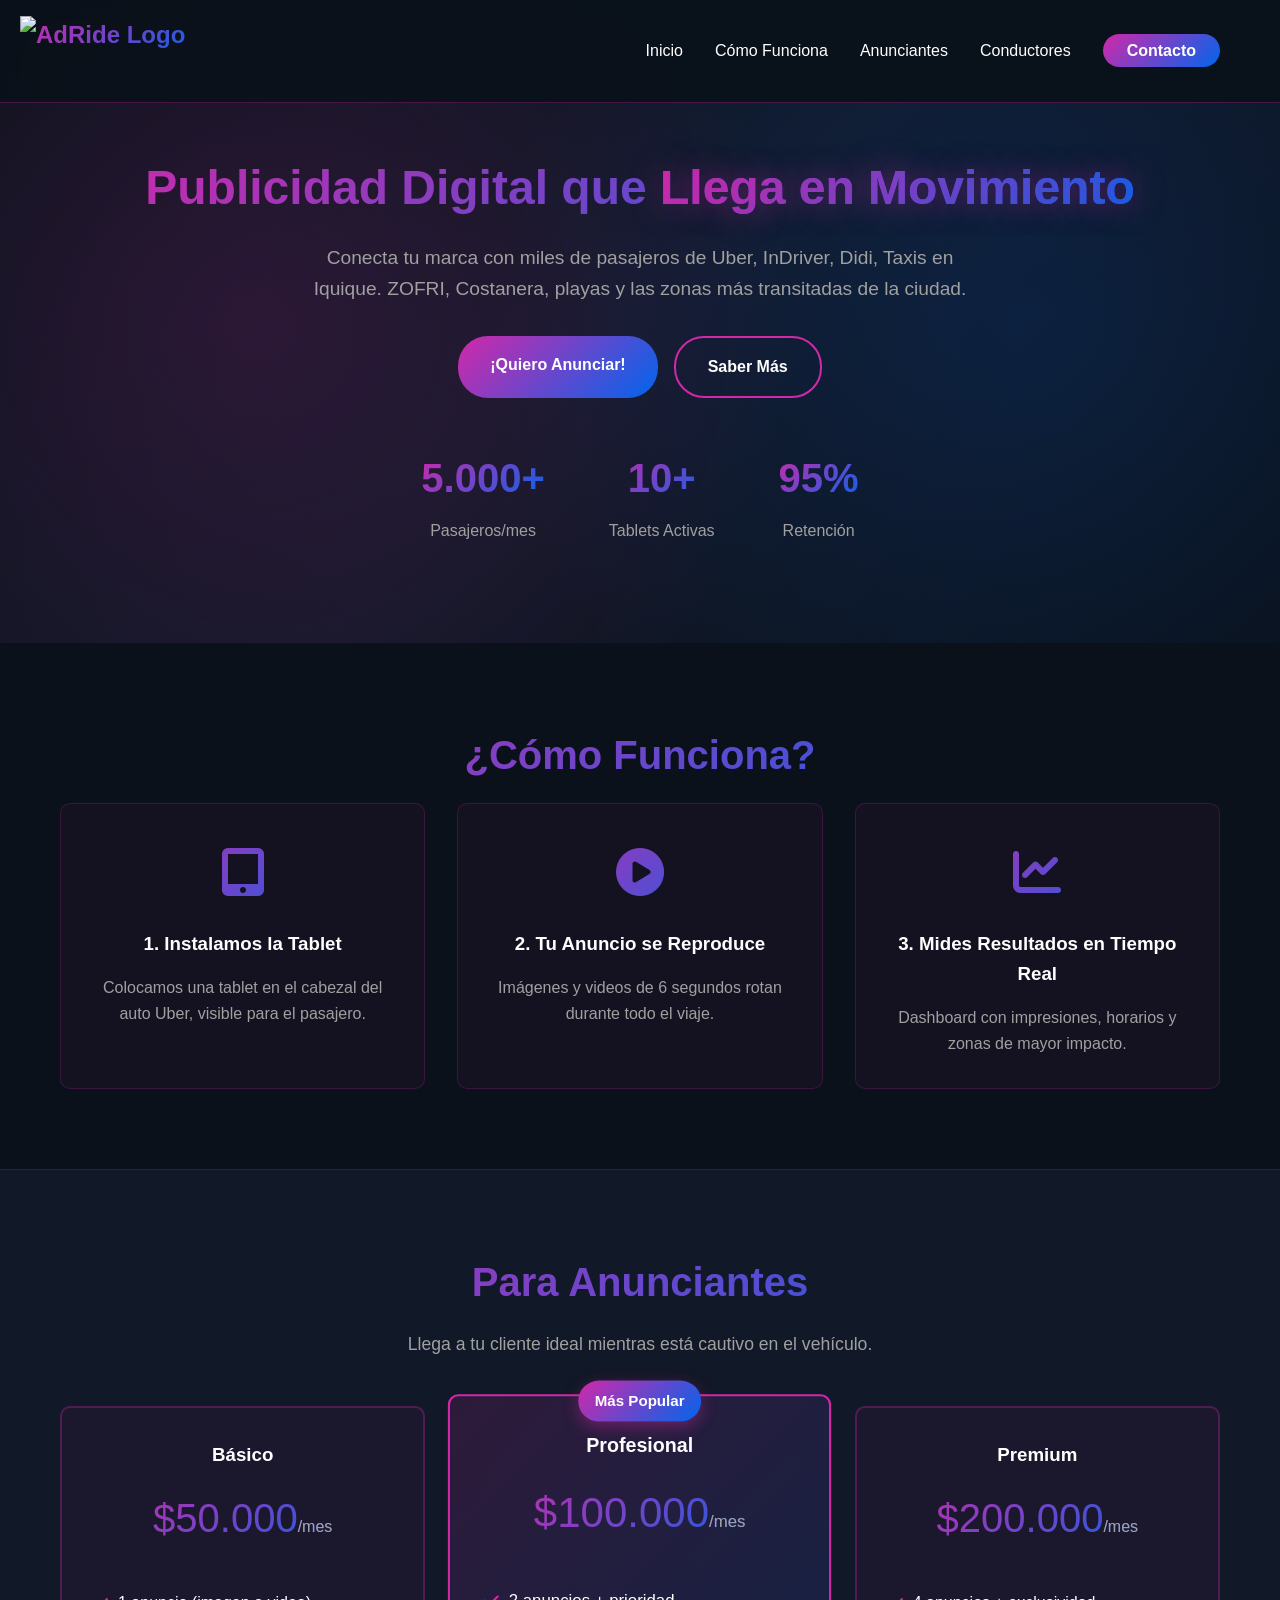
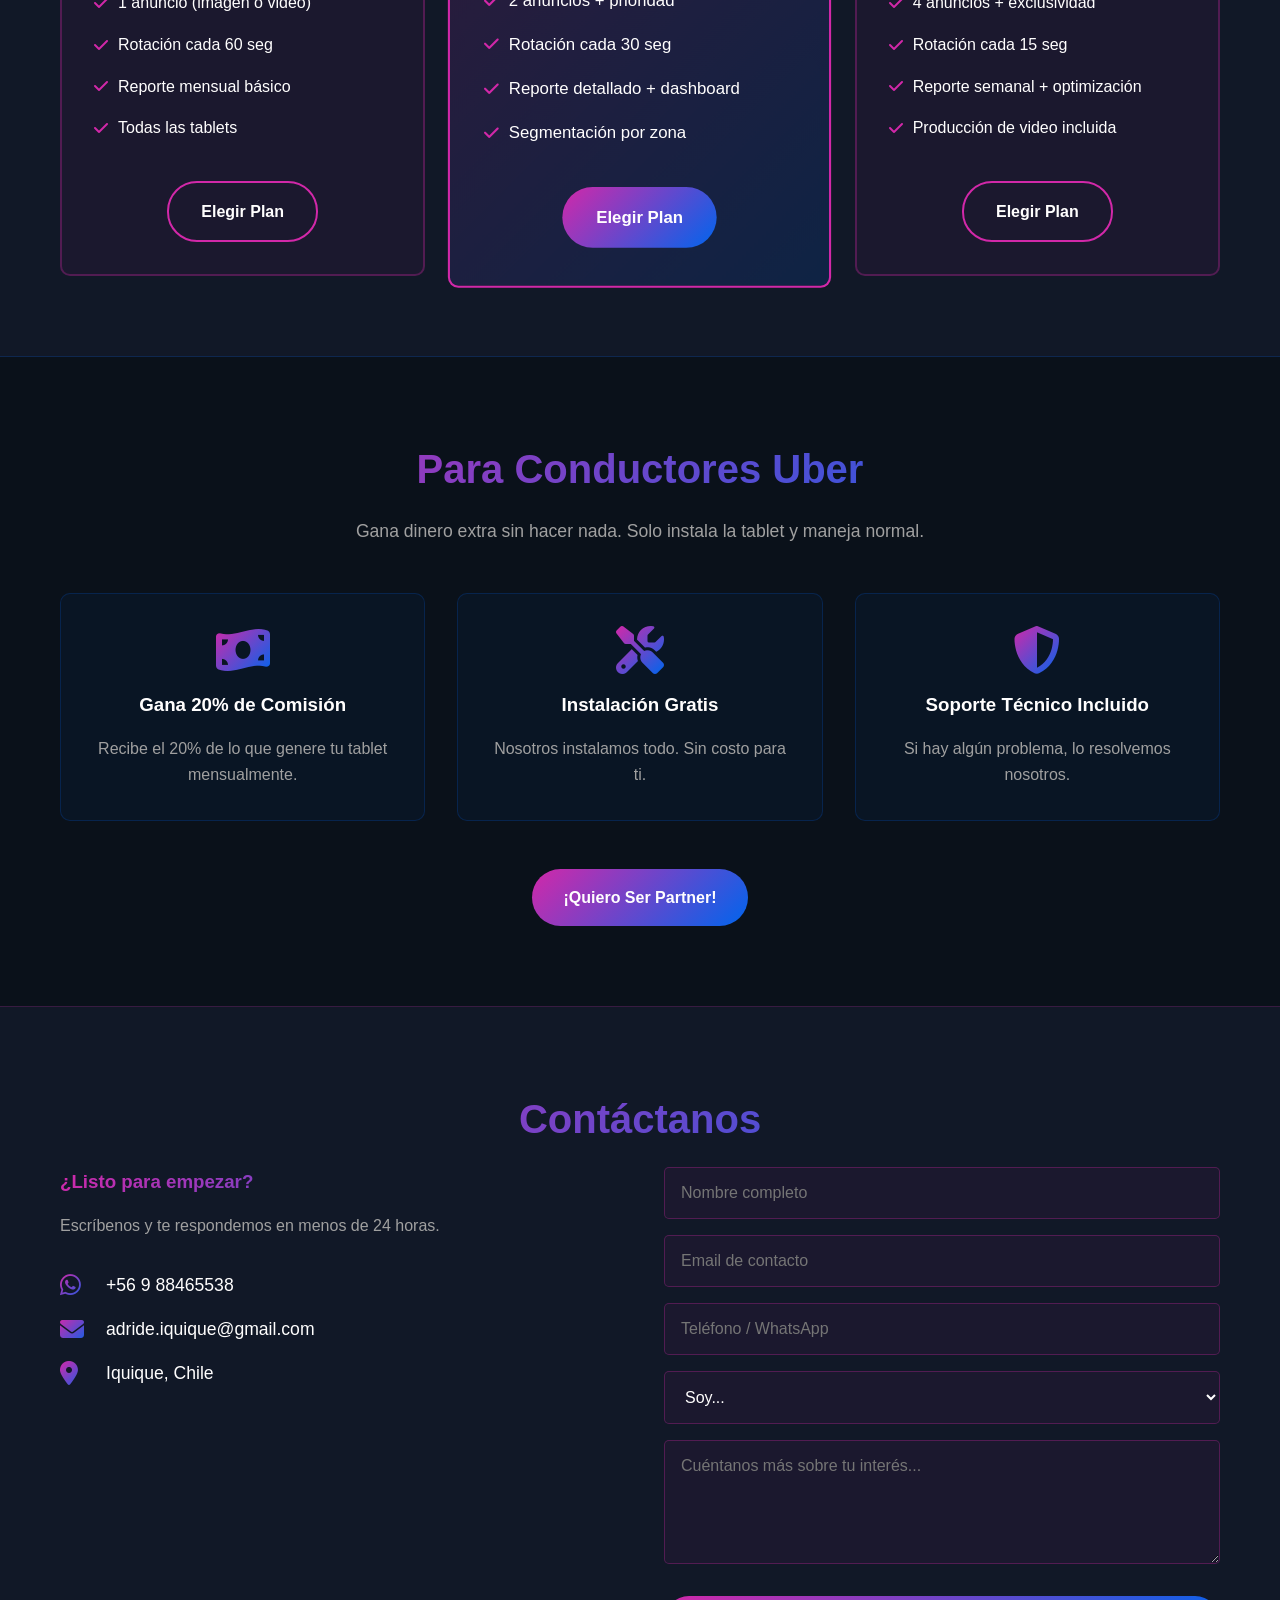
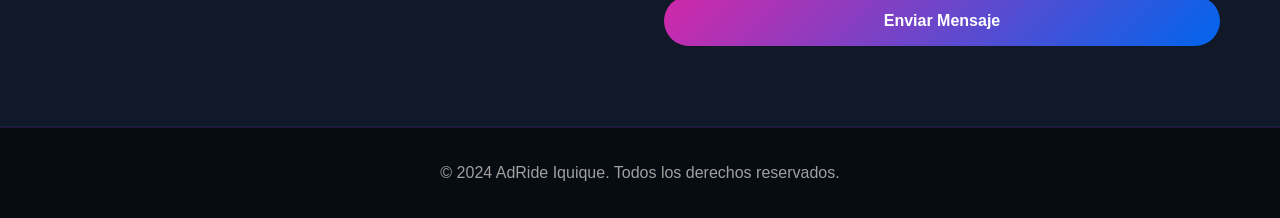
==== index.html @ 4950a6c8 "Update logo image source in index.html" ====
<!DOCTYPE html>
<html lang="es">
<head>
    <meta charset="UTF-8">
    <meta name="viewport" content="width=device-width, initial-scale=1.0">
    <title>AdRide - Publicidad Digital en Movimiento | Iquique</title>
    <meta name="description" content="Publicidad digital en tablets Uber que llega a miles de pasajeros en Iquique.">
    <link rel="stylesheet" href="styles.css">
    <!-- Font Awesome para íconos -->
    <link rel="stylesheet" href="https://cdnjs.cloudflare.com/ajax/libs/font-awesome/6.4.0/css/all.min.css">
</head>
<body>
    <!-- Navegación -->
    <nav class="navbar">
        <div class="container">
            <div class="logo">
                <!-- Si tienes logo, descomenta esto: -->
                <img src="/adride-server/logoadridetres.svg" alt="AdRide Logo" height="70"> 
                <!--<i class="fas fa-car-side"></i>-->
                <!--<span>AdRide</span>-->
            </div>
            <ul class="nav-links">
                <li><a href="#inicio">Inicio</a></li>
                <li><a href="#como-funciona">Cómo Funciona</a></li>
                <li><a href="#anunciantes">Anunciantes</a></li>
                <li><a href="#conductores">Conductores</a></li>
                <li><a href="#contacto" class="btn-nav">Contacto</a></li>
            </ul>
        </div>
    </nav>

    <!-- Hero Section -->
    <section id="inicio" class="hero">
        <div class="container">
            <h1>Publicidad Digital que <span class="highlight">Llega en Movimiento</span></h1>
            <p class="hero-subtitle">Conecta tu marca con miles de pasajeros de Uber, InDriver, Didi, Taxis en Iquique. ZOFRI, Costanera, playas y las zonas más transitadas de la ciudad.</p>
            <div class="hero-cta">
                <a href="#contacto" class="btn btn-primary">¡Quiero Anunciar!</a>
                <a href="#como-funciona" class="btn btn-secondary">Saber Más</a>
            </div>
            <div class="hero-stats">
                <div class="stat">
                    <h3>5.000+</h3>
                    <p>Pasajeros/mes</p>
                </div>
                <div class="stat">
                    <h3>10+</h3>
                    <p>Tablets Activas</p>
                </div>
                <div class="stat">
                    <h3>95%</h3>
                    <p>Retención</p>
                </div>
            </div>
        </div>
    </section>

    <!-- Cómo Funciona -->
    <section id="como-funciona" class="section">
        <div class="container">
            <h2 class="section-title">¿Cómo Funciona?</h2>
            <div class="steps-grid">
                <div class="step">
                    <div class="step-icon"><i class="fas fa-tablet-alt"></i></div>
                    <h3>1. Instalamos la Tablet</h3>
                    <p>Colocamos una tablet en el cabezal del auto Uber, visible para el pasajero.</p>
                </div>
                <div class="step">
                    <div class="step-icon"><i class="fas fa-play-circle"></i></div>
                    <h3>2. Tu Anuncio se Reproduce</h3>
                    <p>Imágenes y videos de 6 segundos rotan durante todo el viaje.</p>
                </div>
                <div class="step">
                    <div class="step-icon"><i class="fas fa-chart-line"></i></div>
                    <h3>3. Mides Resultados en Tiempo Real</h3>
                    <p>Dashboard con impresiones, horarios y zonas de mayor impacto.</p>
                </div>
            </div>
        </div>
    </section>

    <!-- Para Anunciantes -->
    <section id="anunciantes" class="section section-alt">
        <div class="container">
            <h2 class="section-title">Para Anunciantes</h2>
            <p class="section-subtitle">Llega a tu cliente ideal mientras está cautivo en el vehículo.</p>
            
            <div class="pricing-grid">
                <div class="pricing-card">
                    <h3>Básico</h3>
                    <div class="price">$50.000<span>/mes</span></div>
                    <ul>
                        <li><i class="fas fa-check"></i> 1 anuncio (imagen o video)</li>
                        <li><i class="fas fa-check"></i> Rotación cada 60 seg</li>
                        <li><i class="fas fa-check"></i> Reporte mensual básico</li>
                        <li><i class="fas fa-check"></i> Todas las tablets</li>
                    </ul>
                    <a href="#contacto" class="btn btn-outline">Elegir Plan</a>
                </div>
                
                <div class="pricing-card featured">
                    <div class="badge">Más Popular</div>
                    <h3>Profesional</h3>
                    <div class="price">$100.000<span>/mes</span></div>
                    <ul>
                        <li><i class="fas fa-check"></i> 2 anuncios + prioridad</li>
                        <li><i class="fas fa-check"></i> Rotación cada 30 seg</li>
                        <li><i class="fas fa-check"></i> Reporte detallado + dashboard</li>
                        <li><i class="fas fa-check"></i> Segmentación por zona</li>
                    </ul>
                    <a href="#contacto" class="btn btn-primary">Elegir Plan</a>
                </div>
                
                <div class="pricing-card">
                    <h3>Premium</h3>
                    <div class="price">$200.000<span>/mes</span></div>
                    <ul>
                        <li><i class="fas fa-check"></i> 4 anuncios + exclusividad</li>
                        <li><i class="fas fa-check"></i> Rotación cada 15 seg</li>
                        <li><i class="fas fa-check"></i> Reporte semanal + optimización</li>
                        <li><i class="fas fa-check"></i> Producción de video incluida</li>
                    </ul>
                    <a href="#contacto" class="btn btn-outline">Elegir Plan</a>
                </div>
            </div>
        </div>
    </section>

    <!-- Para Conductores -->
    <section id="conductores" class="section">
        <div class="container">
            <h2 class="section-title">Para Conductores Uber</h2>
            <p class="section-subtitle">Gana dinero extra sin hacer nada. Solo instala la tablet y maneja normal.</p>
            
            <div class="driver-benefits">
                <div class="benefit">
                    <i class="fas fa-money-bill-wave"></i>
                    <h3>Gana 20% de Comisión</h3>
                    <p>Recibe el 20% de lo que genere tu tablet mensualmente.</p>
                </div>
                <div class="benefit">
                    <i class="fas fa-tools"></i>
                    <h3>Instalación Gratis</h3>
                    <p>Nosotros instalamos todo. Sin costo para ti.</p>
                </div>
                <div class="benefit">
                    <i class="fas fa-shield-alt"></i>
                    <h3>Soporte Técnico Incluido</h3>
                    <p>Si hay algún problema, lo resolvemos nosotros.</p>
                </div>
            </div>
            
            <div class="driver-cta">
                <a href="#contacto" class="btn btn-primary">¡Quiero Ser Partner!</a>
            </div>
        </div>
    </section>

    <!-- Contacto -->
    <section id="contacto" class="section section-alt">
        <div class="container">
            <h2 class="section-title">Contáctanos</h2>
            <div class="contact-grid">
                <div class="contact-info">
                    <h3>¿Listo para empezar?</h3>
                    <p>Escríbenos y te respondemos en menos de 24 horas.</p>
                    <div class="contact-item">
    <i class="fab fa-whatsapp"></i>
    <a href="https://wa.me/56988465538" target="_blank" style="color: var(--text); text-decoration: none;">
        +56 9 88465538
    </a>
</div>
                    <div class="contact-item">
                        <i class="fas fa-envelope"></i>
                        <span>adride.iquique@gmail.com</span>
                    </div>
                    <div class="contact-item">
                        <i class="fas fa-map-marker-alt"></i>
                        <span>Iquique, Chile</span>
                    </div>
                </div>
                <form class="contact-form" action="https://formspree.io/f/xzdjdlov" method="POST">
    
                  <!-- Campos ocultos para configuración de Formspree -->
                  <input type="hidden" name="_subject" value="Nueva consulta desde web AdRide">
                  <input type="hidden" name="_autoresponse" value="Gracias por contactar a AdRide Iquique. Hemos recibido tu mensaje y te responderemos en menos de 24 horas.">
                  
    
                  <!-- Campo: Nombre -->
                  <input type="text" name="nombre" placeholder="Nombre completo" required>
                  <input type="email" name="email" placeholder="Email de contacto" required>
                  <input type="tel" name="telefono" placeholder="Teléfono / WhatsApp">

                    <select name="tipo" required>
                      <option value="">Soy...</option>
                      <option value="anunciante">Anunciante (quiero publicitar)</option>
                      <option value="conductor">Conductor Uber (quiero participar)</option>
                      <option value="otro">Otro</option>
                    </select>

                    <textarea name="mensaje" placeholder="Cuéntanos más sobre tu interés..." rows="5" required></textarea>
    
                    <button type="submit" class="btn btn-primary">Enviar Mensaje</button>
                    <input type="hidden" name="_next" value="https://webiquique.github.io/adride-server/#contacto">

             </form>
            </div>
        </div>
    </section>

    <!-- Footer -->
    <footer class="footer">
        <div class="container">
            <p>&copy; 2024 AdRide Iquique. Todos los derechos reservados.</p>
        </div>
    </footer>
</body>
</html>
---- styles.css ----
/* Reset y Variables - PALETA ADRIDE ACTUALIZADA */
* {
    margin: 0;
    padding: 0;
    box-sizing: border-box;
}

:root {
    --gradient-start: #d228a9;     /* Magenta - Inicio del degradado */
    --gradient-end: #0065ed;       /* Azul - Fin del degradado */
    --primary: #0065ed;            /* Azul - Color principal */
    --primary-light: #13b9f3;      /* Cyan - Detalles */
    --accent: #d228a9;             /* Magenta - Acentos */
    --text: #fffefe;               /* Blanco - Texto principal */
    --text-muted: #a0a0a0;         /* Gris - Texto secundario */
    --background: #0a111a;         /* Oscuro - Fondo principal */
    --background-alt: #111827;     /* Oscuro claro - Secciones alternas */
}

body {
    font-family: 'Segoe UI', Tahoma, Geneva, Verdana, sans-serif;
    background: var(--background);
    color: var(--text);
    line-height: 1.6;
}

.container {
    max-width: 1200px;
    margin: 0 auto;
    padding: 0 20px;
}

/* Navegación */
.navbar {
    background: rgba(10, 17, 26, 0.95);
    padding: 1rem 0;
    position: fixed;
    width: 100%;
    top: 0;
    z-index: 1000;
    backdrop-filter: blur(10px);
    border-bottom: 1px solid rgba(210, 40, 169, 0.3);
}

.navbar .container {
    display: flex;
    justify-content: space-between;
    align-items: center;
}

.logo {
    display: flex;
    align-items: center;
    gap: 10px;
    font-size: 1.5rem;
    font-weight: bold;
    background: linear-gradient(135deg, var(--gradient-start) 0%, var(--gradient-end) 100%);
    -webkit-background-clip: text;
    -webkit-text-fill-color: transparent;
    background-clip: text;
    margin-left: -40px;
}

.logo img {
    height: 70px;      /* ← Ajusta esto según necesites */
    width: auto;       /* ← Mantiene proporción */
    display: block;
}

.nav-links {
    display: flex;
    list-style: none;
    gap: 2rem;
    align-items: center;
}

.nav-links a {
    color: var(--text);
    text-decoration: none;
    transition: color 0.3s;
}

.nav-links a:hover {
    color: var(--primary-light);
}

.btn-nav {
    background: linear-gradient(135deg, var(--gradient-start) 0%, var(--gradient-end) 100%);
    color: var(--text) !important;
    padding: 0.5rem 1.5rem;
    border-radius: 25px;
    font-weight: bold;
    transition: transform 0.3s, box-shadow 0.3s;
}

.btn-nav:hover {
    transform: translateY(-2px);
    box-shadow: 0 5px 15px rgba(210, 40, 169, 0.4);
}

/* Hero Section */
.hero {
    padding: 150px 0 100px;
    text-align: center;
    background: linear-gradient(135deg, var(--background) 0%, #111827 50%, var(--background) 100%);
    position: relative;
    overflow: hidden;
}

.hero::before {
    content: '';
    position: absolute;
    top: 0;
    left: 0;
    right: 0;
    bottom: 0;
    background: radial-gradient(circle at 20% 50%, rgba(210, 40, 169, 0.15) 0%, transparent 50%),
                radial-gradient(circle at 80% 50%, rgba(0, 101, 237, 0.15) 0%, transparent 50%);
    pointer-events: none;
}

.hero h1 {
    font-size: 3rem;
    margin-bottom: 1rem;
    position: relative;
    background: linear-gradient(135deg, var(--gradient-start) 0%, var(--gradient-end) 100%);
    -webkit-background-clip: text;
    -webkit-text-fill-color: transparent;
    background-clip: text;
}

.highlight {
    background: linear-gradient(135deg, var(--gradient-start) 0%, var(--gradient-end) 100%);
    -webkit-background-clip: text;
    -webkit-text-fill-color: transparent;
    background-clip: text;
    text-shadow: 0 0 30px rgba(210, 40, 169, 0.5);
}

.hero-subtitle {
    font-size: 1.2rem;
    color: var(--text-muted);
    max-width: 700px;
    margin: 0 auto 2rem;
    position: relative;
}

.hero-cta {
    display: flex;
    gap: 1rem;
    justify-content: center;
    margin-bottom: 3rem;
    position: relative;
}

.btn {
    padding: 1rem 2rem;
    border-radius: 30px;
    text-decoration: none;
    font-weight: bold;
    transition: all 0.3s;
    display: inline-block;
    cursor: pointer;
    border: none;
    font-size: 1rem;
}

.btn:hover {
    transform: translateY(-3px);
    box-shadow: 0 10px 25px rgba(0, 101, 237, 0.4);
}

.btn-primary {
    background: linear-gradient(135deg, var(--gradient-start) 0%, var(--gradient-end) 100%);
    color: var(--text);
}

.btn-primary:hover {
    background: linear-gradient(135deg, var(--gradient-end) 0%, var(--gradient-start) 100%);
    box-shadow: 0 15px 30px rgba(210, 40, 169, 0.5);
}

.btn-secondary {
    background: transparent;
    border: 2px solid var(--gradient-start);
    color: var(--text);
}

.btn-secondary:hover {
    background: linear-gradient(135deg, var(--gradient-start) 0%, var(--gradient-end) 100%);
    border-color: transparent;
}

.btn-outline {
    border: 2px solid var(--gradient-start);
    color: var(--text);
    background: transparent;
}

.btn-outline:hover {
    background: linear-gradient(135deg, var(--gradient-start) 0%, var(--gradient-end) 100%);
    border-color: transparent;
}

.hero-stats {
    display: flex;
    justify-content: center;
    gap: 4rem;
    margin-top: 3rem;
    position: relative;
}

.stat {
    text-align: center;
}

.stat h3 {
    font-size: 2.5rem;
    background: linear-gradient(135deg, var(--gradient-start) 0%, var(--gradient-end) 100%);
    -webkit-background-clip: text;
    -webkit-text-fill-color: transparent;
    background-clip: text;
    margin-bottom: 0.5rem;
}

.stat p {
    color: var(--text-muted);
}

/* Secciones Generales */
.section {
    padding: 80px 0;
}

.section-alt {
    background: var(--background-alt);
    border-top: 1px solid rgba(210, 40, 169, 0.2);
    border-bottom: 1px solid rgba(0, 101, 237, 0.2);
}

.section-title {
    text-align: center;
    font-size: 2.5rem;
    margin-bottom: 1rem;
    background: linear-gradient(135deg, var(--gradient-start) 0%, var(--gradient-end) 100%);
    -webkit-background-clip: text;
    -webkit-text-fill-color: transparent;
    background-clip: text;
}

.section-subtitle {
    text-align: center;
    color: var(--text-muted);
    margin-bottom: 3rem;
    font-size: 1.1rem;
}

/* Steps */
.steps-grid {
    display: grid;
    grid-template-columns: repeat(auto-fit, minmax(300px, 1fr));
    gap: 2rem;
}

.step {
    text-align: center;
    padding: 2rem;
    background: rgba(210, 40, 169, 0.05);
    border-radius: 10px;
    border: 1px solid rgba(210, 40, 169, 0.2);
    transition: all 0.3s;
}

.step:hover {
    border-color: var(--gradient-start);
    transform: translateY(-5px);
    box-shadow: 0 10px 20px rgba(210, 40, 169, 0.2);
}

.step-icon {
    font-size: 3rem;
    background: linear-gradient(135deg, var(--gradient-start) 0%, var(--gradient-end) 100%);
    -webkit-background-clip: text;
    -webkit-text-fill-color: transparent;
    background-clip: text;
    margin-bottom: 1rem;
}

.step h3 {
    margin-bottom: 1rem;
    color: var(--text);
}

.step p {
    color: var(--text-muted);
}

/* Pricing */
.pricing-grid {
    display: grid;
    grid-template-columns: repeat(auto-fit, minmax(300px, 1fr));
    gap: 2rem;
}

.pricing-card {
    background: rgba(210, 40, 169, 0.05);
    padding: 2rem;
    border-radius: 10px;
    text-align: center;
    position: relative;
    border: 2px solid rgba(210, 40, 169, 0.3);
    transition: all 0.3s;
}

.pricing-card:hover {
    border-color: var(--gradient-start);
    transform: translateY(-5px);
    box-shadow: 0 15px 30px rgba(0, 101, 237, 0.3);
}

.pricing-card.featured {
    border-color: var(--gradient-start);
    background: linear-gradient(135deg, rgba(210, 40, 169, 0.15) 0%, rgba(0, 101, 237, 0.15) 100%);
    transform: scale(1.05);
}

.pricing-card.featured:hover {
    transform: scale(1.05) translateY(-5px);
}

.badge {
    position: absolute;
    top: -15px;
    left: 50%;
    transform: translateX(-50%);
    background: linear-gradient(135deg, var(--gradient-start) 0%, var(--gradient-end) 100%);
    color: var(--text);
    padding: 0.5rem 1rem;
    border-radius: 20px;
    font-size: 0.9rem;
    font-weight: bold;
    box-shadow: 0 5px 15px rgba(210, 40, 169, 0.4);
}

.price {
    font-size: 2.5rem;
    background: linear-gradient(135deg, var(--gradient-start) 0%, var(--gradient-end) 100%);
    -webkit-background-clip: text;
    -webkit-text-fill-color: transparent;
    background-clip: text;
    margin: 1rem 0;
}

.price span {
    font-size: 1rem;
    color: var(--text-muted);
    -webkit-text-fill-color: var(--text-muted);
}

.pricing-card ul {
    list-style: none;
    margin: 2rem 0;
    text-align: left;
}

.pricing-card ul li {
    padding: 0.5rem 0;
    display: flex;
    align-items: center;
    gap: 10px;
    color: var(--text);
}

.pricing-card ul li i {
    color: var(--gradient-start);
}

/* Driver Benefits */
.driver-benefits {
    display: grid;
    grid-template-columns: repeat(auto-fit, minmax(250px, 1fr));
    gap: 2rem;
    margin-bottom: 3rem;
}

.benefit {
    text-align: center;
    padding: 2rem;
    background: rgba(0, 101, 237, 0.05);
    border-radius: 10px;
    border: 1px solid rgba(0, 101, 237, 0.2);
    transition: all 0.3s;
}

.benefit:hover {
    border-color: var(--gradient-end);
    transform: translateY(-5px);
    box-shadow: 0 10px 20px rgba(0, 101, 237, 0.2);
}

.benefit i {
    font-size: 3rem;
    background: linear-gradient(135deg, var(--gradient-start) 0%, var(--gradient-end) 100%);
    -webkit-background-clip: text;
    -webkit-text-fill-color: transparent;
    background-clip: text;
    margin-bottom: 1rem;
}

.benefit h3 {
    margin-bottom: 1rem;
    color: var(--text);
}

.benefit p {
    color: var(--text-muted);
}

.driver-cta {
    text-align: center;
}

/* Contacto */
.contact-grid {
    display: grid;
    grid-template-columns: 1fr 1fr;
    gap: 3rem;
}

.contact-info h3 {
    background: linear-gradient(135deg, var(--gradient-start) 0%, var(--gradient-end) 100%);
    -webkit-background-clip: text;
    -webkit-text-fill-color: transparent;
    background-clip: text;
    margin-bottom: 1rem;
}

.contact-info p {
    color: var(--text-muted);
    margin-bottom: 2rem;
}

.contact-item {
    display: flex;
    align-items: center;
    gap: 1rem;
    margin: 1rem 0;
    font-size: 1.1rem;
    color: var(--text);
}

.contact-item i {
    background: linear-gradient(135deg, var(--gradient-start) 0%, var(--gradient-end) 100%);
    -webkit-background-clip: text;
    -webkit-text-fill-color: transparent;
    background-clip: text;
    font-size: 1.5rem;
    width: 30px;
}

.contact-form {
    display: flex;
    flex-direction: column;
    gap: 1rem;
}

.contact-form input,
.contact-form select,
.contact-form textarea {
    padding: 1rem;
    border: 1px solid rgba(210, 40, 169, 0.3);
    border-radius: 5px;
    background: rgba(210, 40, 169, 0.05);
    color: var(--text);
    font-family: inherit;
    font-size: 1rem;
    transition: border-color 0.3s, box-shadow 0.3s;
}

.contact-form input:focus,
.contact-form select:focus,
.contact-form textarea:focus {
    outline: none;
    border-color: var(--gradient-start);
    box-shadow: 0 0 10px rgba(210, 40, 169, 0.3);
}

.contact-form select option {
    background: var(--background);
    color: var(--text);
}

.contact-form textarea {
    resize: vertical;
    min-height: 120px;
}

.contact-form button {
    margin-top: 1rem;
}

/* Footer */
.footer {
    padding: 2rem 0;
    text-align: center;
    background: rgba(0, 0, 0, 0.3);
    border-top: 1px solid rgba(210, 40, 169, 0.2);
}

.footer p {
    color: var(--text-muted);
}

/* Responsive */
@media (max-width: 768px) {
    .hero h1 {
        font-size: 2rem;
    }
    
    .nav-links {
        display: none;
    }
    
    .hero-stats {
        flex-direction: column;
        gap: 2rem;
    }
    
    .contact-grid {
        grid-template-columns: 1fr;
    }
    
    .pricing-card.featured {
        transform: scale(1);
    }
    
    .pricing-card.featured:hover {
        transform: translateY(-5px);
    }
    
    .hero-cta {
        flex-direction: column;
        align-items: center;
    }
    
    .btn {
        width: 100%;
        max-width: 300px;
        text-align: center;
    }
}
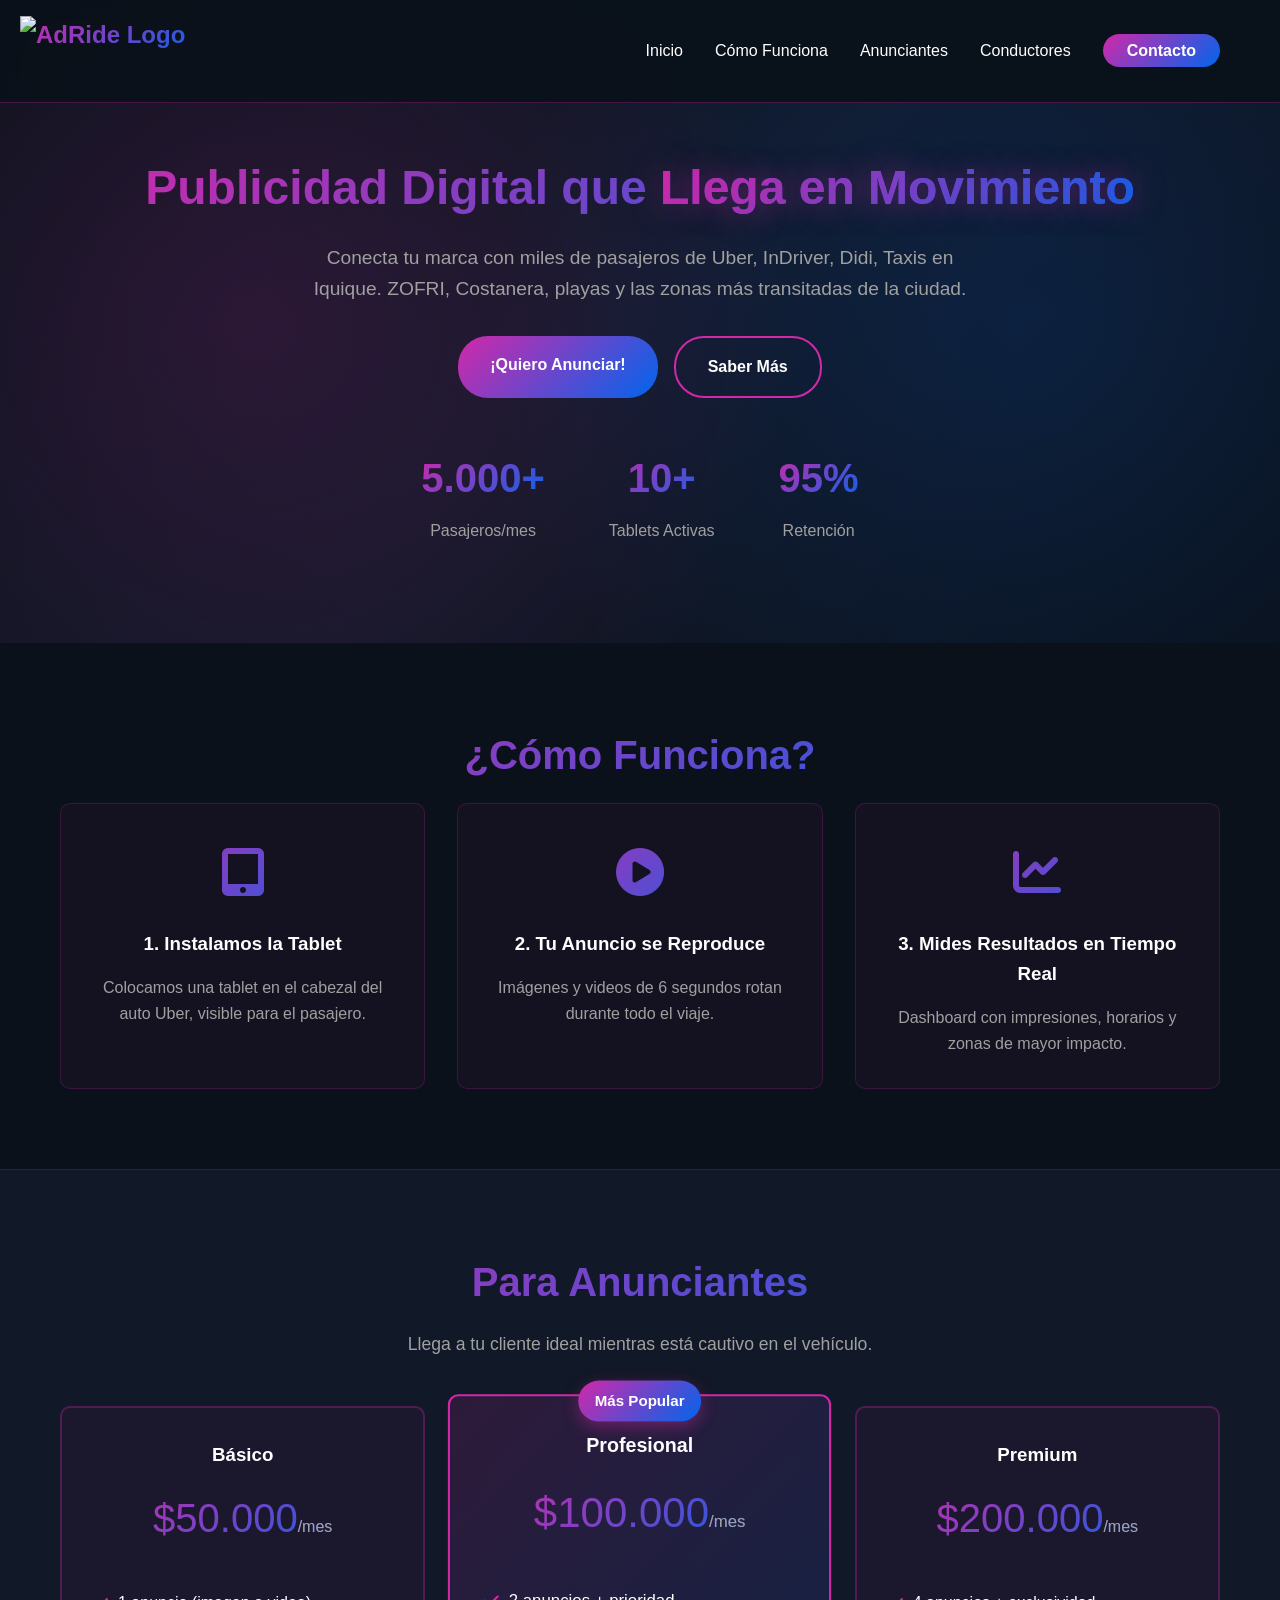
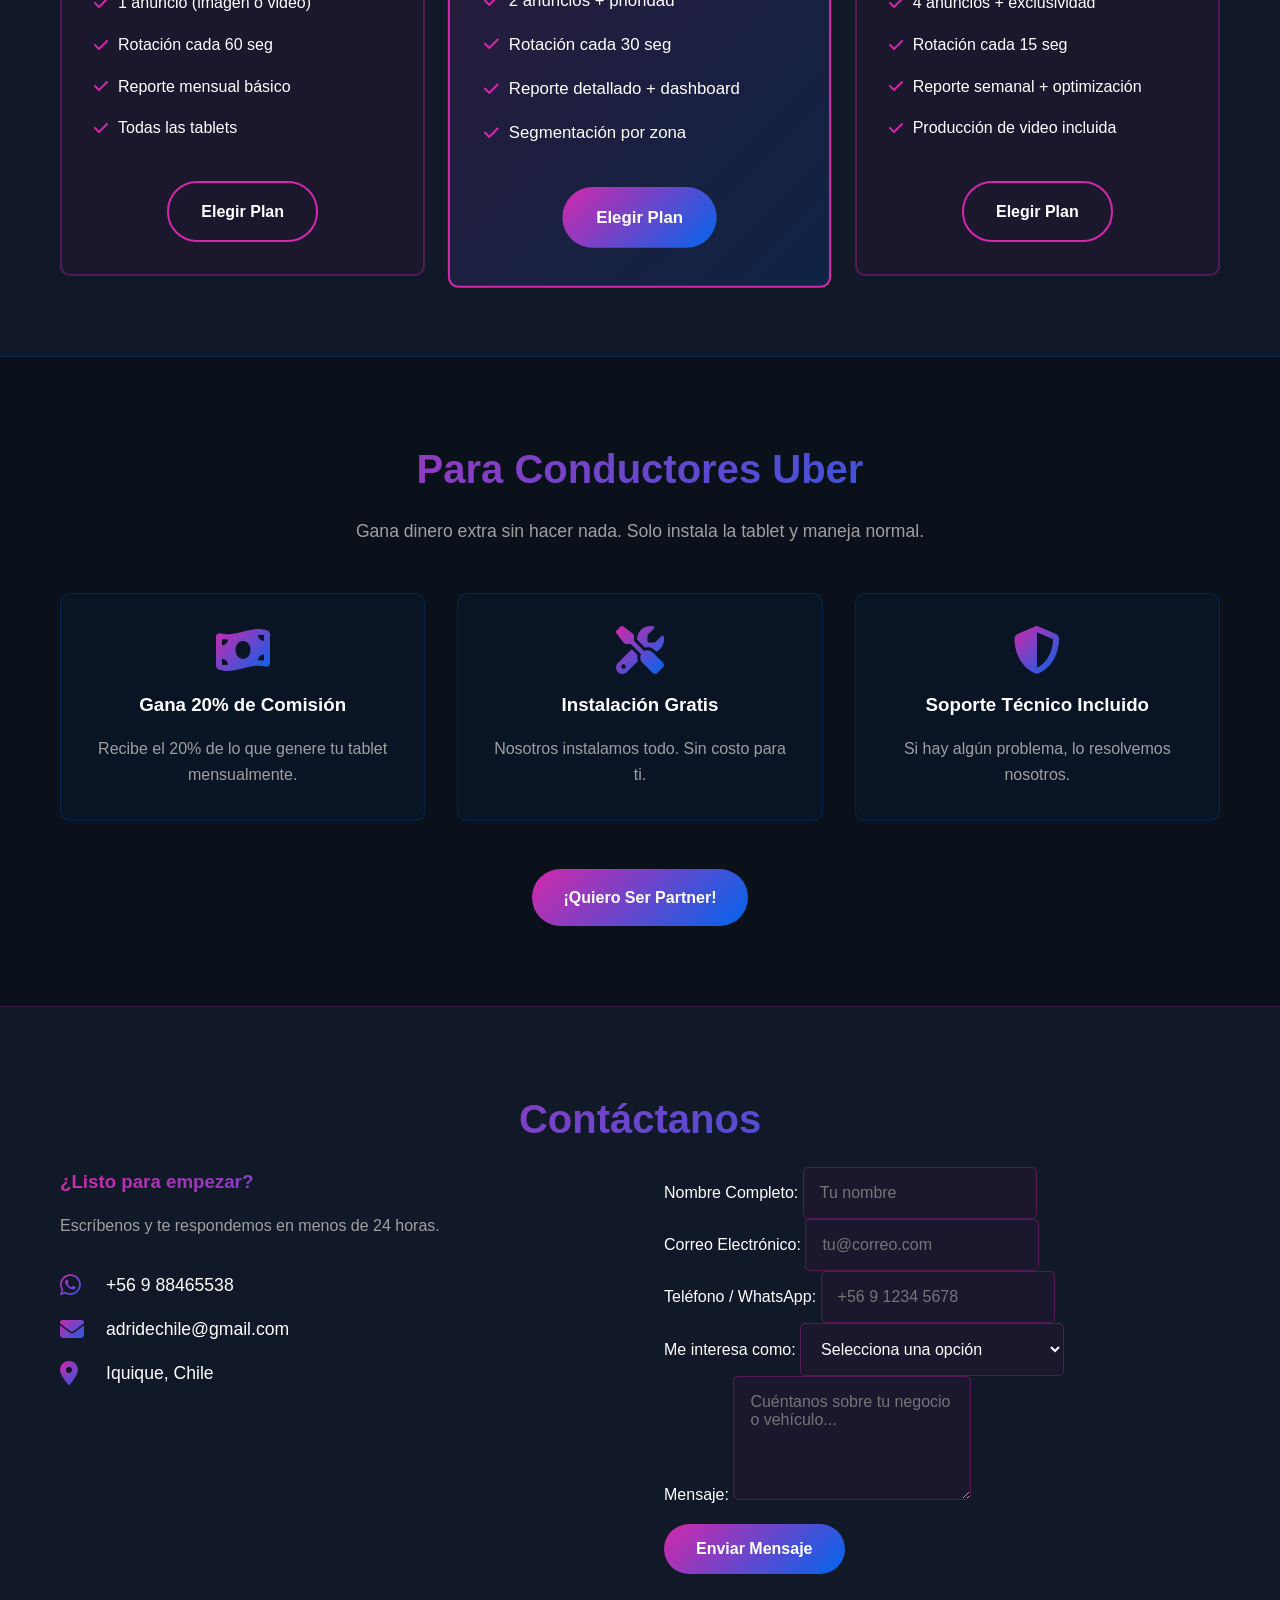
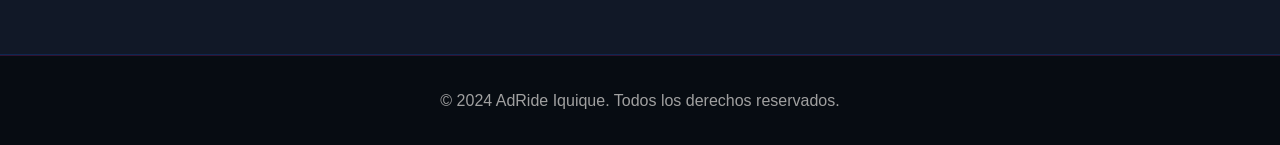
==== commit c9cb3042: "Update contact section and form in index.html" ====
--- a/index.html
+++ b/index.html
@@ -156,7 +156,6 @@
         </div>
     </section>
 
-    <!-- Contacto -->
     <section id="contacto" class="section section-alt">
         <div class="container">
             <h2 class="section-title">Contáctanos</h2>
@@ -165,45 +164,59 @@
                     <h3>¿Listo para empezar?</h3>
                     <p>Escríbenos y te respondemos en menos de 24 horas.</p>
                     <div class="contact-item">
-    <i class="fab fa-whatsapp"></i>
-    <a href="https://wa.me/56988465538" target="_blank" style="color: var(--text); text-decoration: none;">
-        +56 9 88465538
-    </a>
-</div>
+                        <i class="fab fa-whatsapp"></i>
+                        <a href="https://wa.me" target="_blank" style="color: var(--text); text-decoration: none;">
+                            +56 9 88465538
+                        </a>
+                    </div>
                     <div class="contact-item">
                         <i class="fas fa-envelope"></i>
-                        <span>adride.iquique@gmail.com</span>
+                        <span>adridechile@gmail.com</span>
                     </div>
                     <div class="contact-item">
                         <i class="fas fa-map-marker-alt"></i>
                         <span>Iquique, Chile</span>
                     </div>
                 </div>
-                <form class="contact-form" action="https://formspree.io/f/xzdjdlov" method="POST">
-    
-                  <!-- Campos ocultos para configuración de Formspree -->
-                  <input type="hidden" name="_subject" value="Nueva consulta desde web AdRide">
-                  <input type="hidden" name="_autoresponse" value="Gracias por contactar a AdRide Iquique. Hemos recibido tu mensaje y te responderemos en menos de 24 horas.">
-                  
-    
-                  <!-- Campo: Nombre -->
-                  <input type="text" name="nombre" placeholder="Nombre completo" required>
-                  <input type="email" name="email" placeholder="Email de contacto" required>
-                  <input type="tel" name="telefono" placeholder="Teléfono / WhatsApp">
-
-                    <select name="tipo" required>
-                      <option value="">Soy...</option>
-                      <option value="anunciante">Anunciante (quiero publicitar)</option>
-                      <option value="conductor">Conductor Uber (quiero participar)</option>
-                      <option value="otro">Otro</option>
-                    </select>
-
-                    <textarea name="mensaje" placeholder="Cuéntanos más sobre tu interés..." rows="5" required></textarea>
-    
-                    <button type="submit" class="btn btn-primary">Enviar Mensaje</button>
-                    <input type="hidden" name="_next" value="https://webiquique.github.io/adride-server/#contacto">
-
-             </form>
+
+                <!-- FORMULARIO DE FORMSPREE CON TU ENDPOINT REAL -->
+                <div class="contact-form">
+                    <form action="https://formspree.io/f/mjgnzryl" method="POST">
+                        <div class="form-group">
+                            <label for="nombre">Nombre Completo:</label>
+                            <input type="text" id="nombre" name="nombre" placeholder="Tu nombre" required>
+                        </div>
+
+                        <div class="form-group">
+                            <label for="email">Correo Electrónico:</label>
+                            <input type="email" id="email" name="email" placeholder="tu@correo.com" required>
+                        </div>
+
+                        <div class="form-group">
+                            <label for="telefono">Teléfono / WhatsApp:</label>
+                            <input type="tel" id="telefono" name="telefono" placeholder="+56 9 1234 5678">
+                        </div>
+
+                        <div class="form-group">
+                            <label for="tipo_usuario">Me interesa como:</label>
+                            <select id="tipo_usuario" name="tipo_usuario" required>
+                                <option value="" disabled selected>Selecciona una opción</option>
+                                <option value="Anunciante">Quiero Anunciar mi Marca</option>
+                                <option value="Conductor">Quiero ser Conductor Partner</option>
+                                <option value="Otra Consulta">Otra Consulta</option>
+                            </select>
+                        </div>
+
+                        <div class="form-group">
+                            <label for="mensaje">Mensaje:</label>
+                            <textarea id="mensaje" name="mensaje" rows="5" placeholder="Cuéntanos sobre tu negocio o vehículo..." required></textarea>
+                        </div>
+
+                        <button type="submit" class="btn btn-primary">Enviar Mensaje</button>
+                    </form>
+                </div>
+                <!-- FIN DEL FORMULARIO -->
+
             </div>
         </div>
     </section>
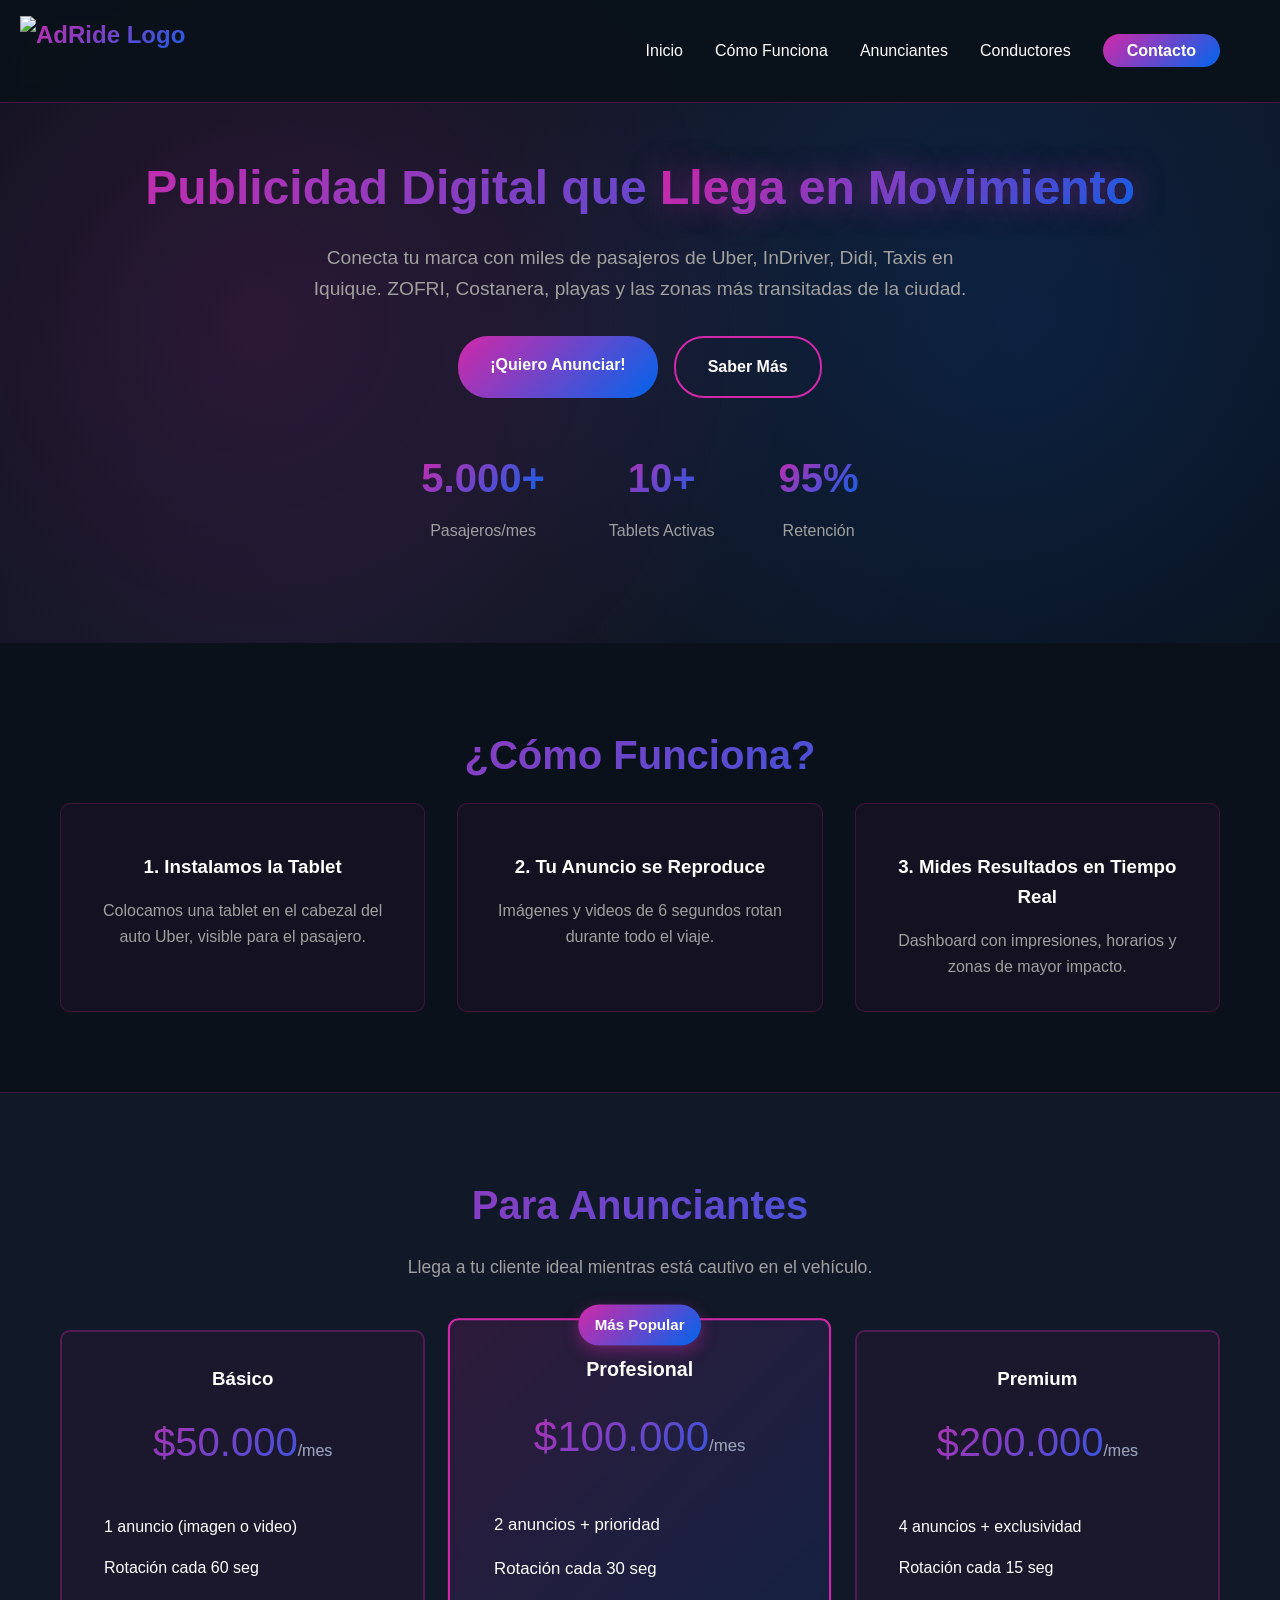
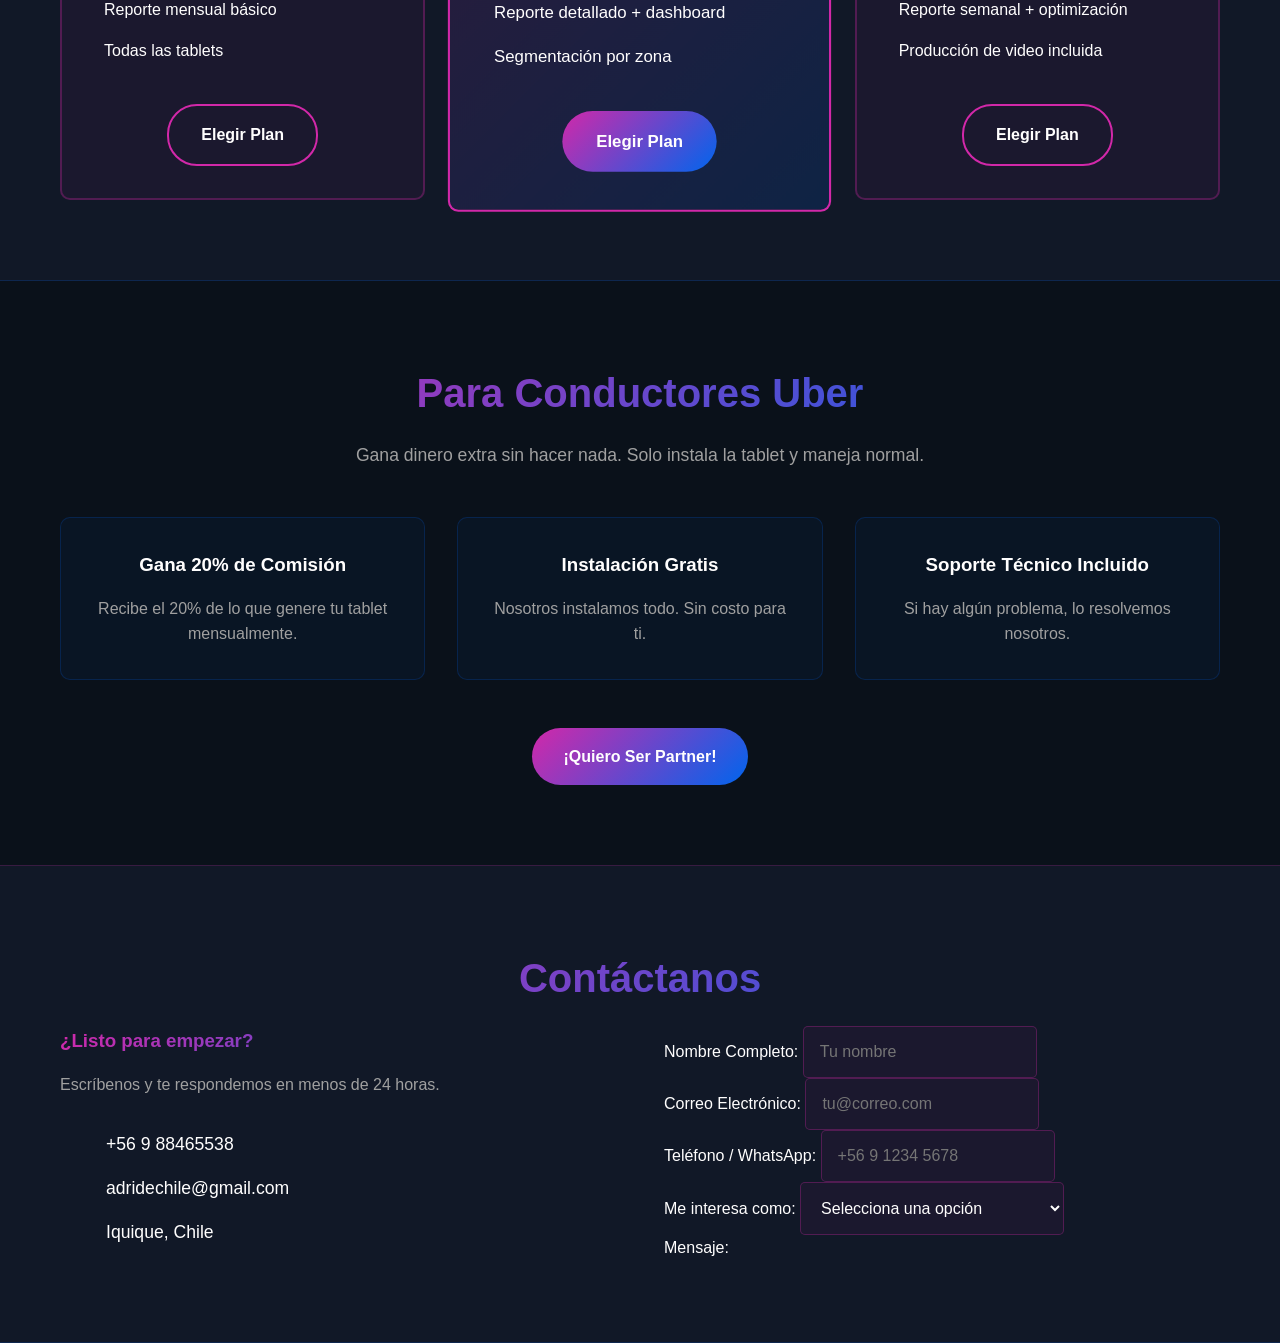
==== commit 496f78b1: "Modify contact form and clean up HTML Updated form action URL and removed commented sections." ====
--- a/index.html
+++ b/index.html
@@ -7,17 +7,14 @@
     <meta name="description" content="Publicidad digital en tablets Uber que llega a miles de pasajeros en Iquique.">
     <link rel="stylesheet" href="styles.css">
     <!-- Font Awesome para íconos -->
-    <link rel="stylesheet" href="https://cdnjs.cloudflare.com/ajax/libs/font-awesome/6.4.0/css/all.min.css">
+    <link rel="stylesheet" href="https://cloudflare.com">
 </head>
 <body>
     <!-- Navegación -->
     <nav class="navbar">
         <div class="container">
             <div class="logo">
-                <!-- Si tienes logo, descomenta esto: -->
                 <img src="/adride-server/logoadridetres.svg" alt="AdRide Logo" height="70"> 
-                <!--<i class="fas fa-car-side"></i>-->
-                <!--<span>AdRide</span>-->
             </div>
             <ul class="nav-links">
                 <li><a href="#inicio">Inicio</a></li>
@@ -156,6 +153,7 @@
         </div>
     </section>
 
+    <!-- Contacto -->
     <section id="contacto" class="section section-alt">
         <div class="container">
             <h2 class="section-title">Contáctanos</h2>
@@ -179,9 +177,8 @@
                     </div>
                 </div>
 
-                <!-- FORMULARIO DE FORMSPREE CON TU ENDPOINT REAL -->
                 <div class="contact-form">
-                    <form action="https://formspree.io/f/mjgnzryl" method="POST">
+                    <form action="https://formspree.io" method="POST">
                         <div class="form-group">
                             <label for="nombre">Nombre Completo:</label>
                             <input type="text" id="nombre" name="nombre" placeholder="Tu nombre" required>
@@ -209,24 +206,5 @@
 
                         <div class="form-group">
                             <label for="mensaje">Mensaje:</label>
-                            <textarea id="mensaje" name="mensaje" rows="5" placeholder="Cuéntanos sobre tu negocio o vehículo..." required></textarea>
-                        </div>
-
-                        <button type="submit" class="btn btn-primary">Enviar Mensaje</button>
-                    </form>
-                </div>
-                <!-- FIN DEL FORMULARIO -->
-
-            </div>
-        </div>
-    </section>
-
-    <!-- Footer -->
-    <footer class="footer">
-        <div class="container">
-            <p>&copy; 2024 AdRide Iquique. Todos los derechos reservados.</p>
-        </div>
-    </footer>
-</body>
-</html>
-
+
+
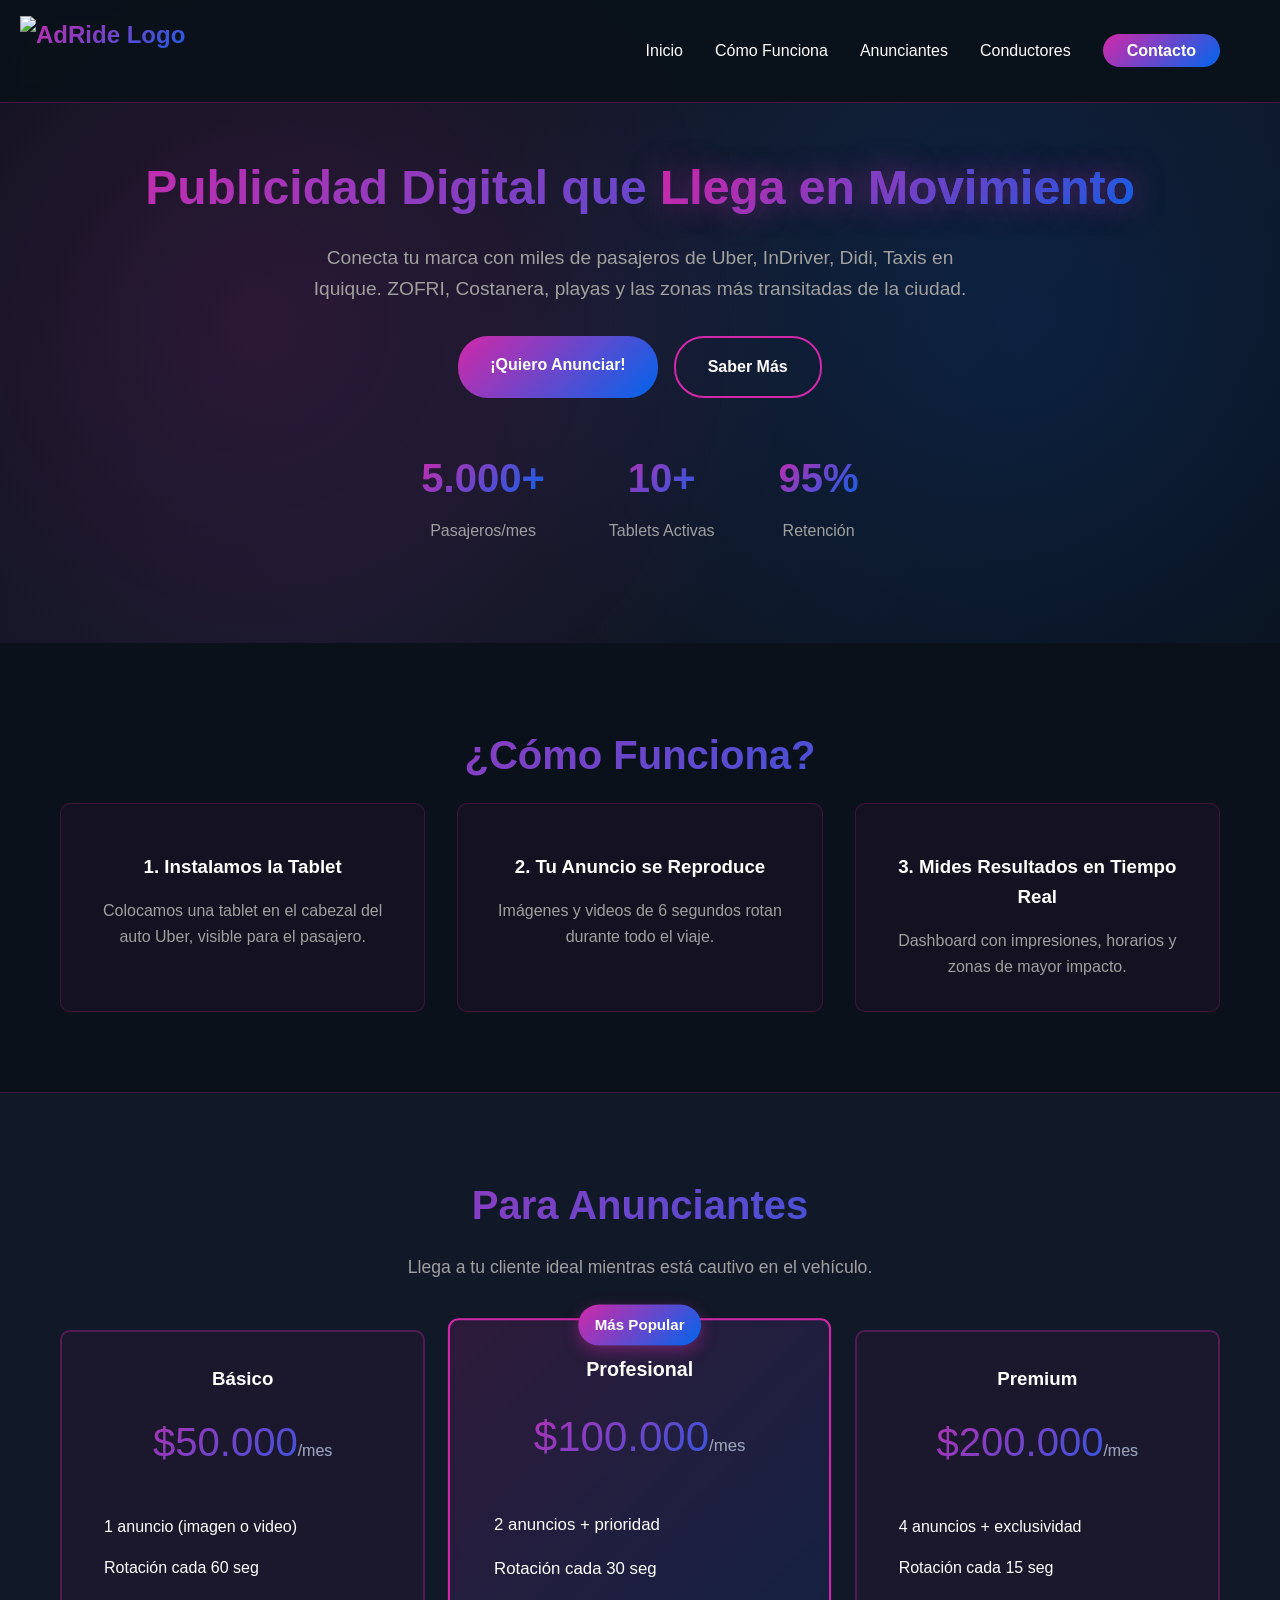
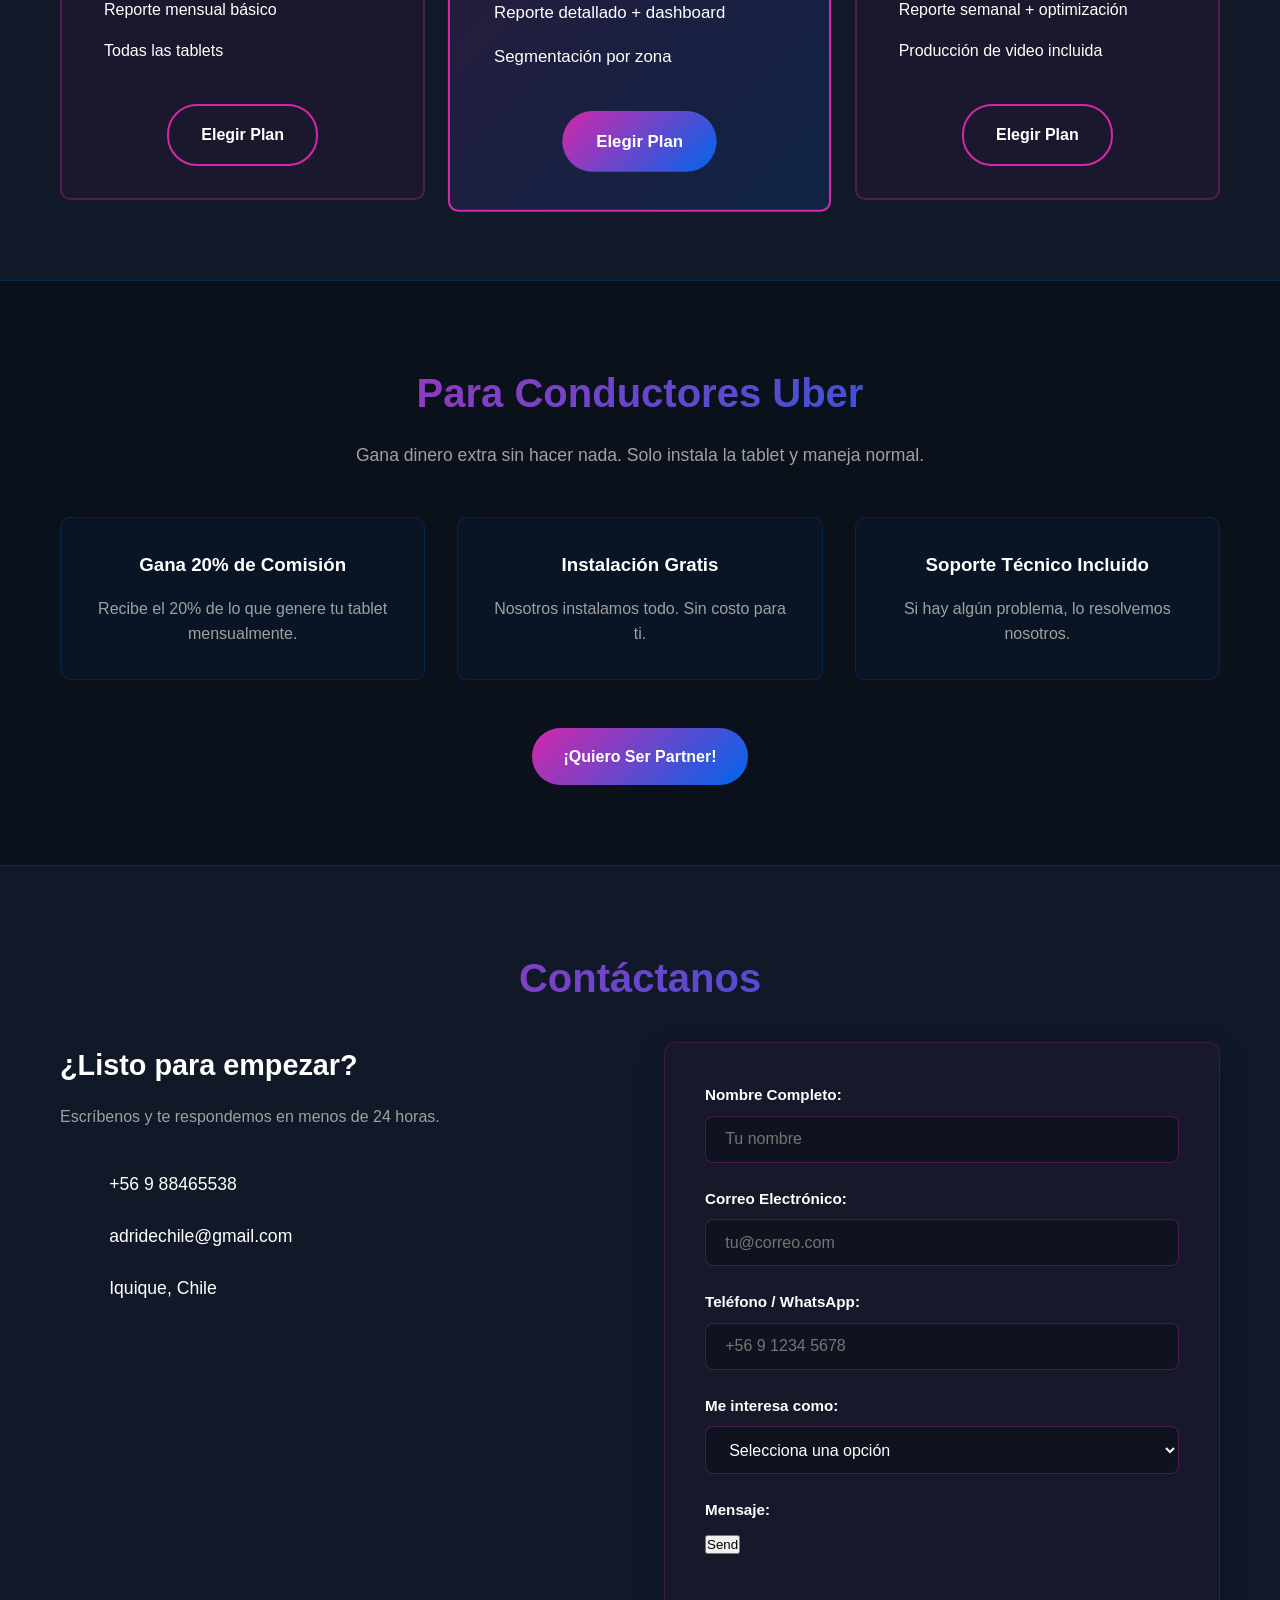
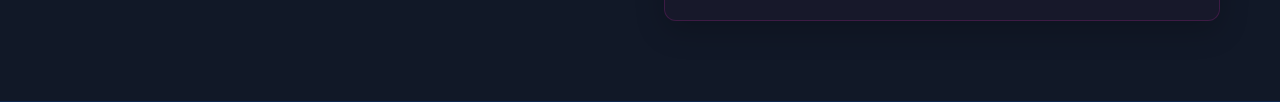
==== commit 422a1f06: "Change form action URL in contact form Updated form action URL for the contact form." ====
--- a/index.html
+++ b/index.html
@@ -178,7 +178,7 @@
                 </div>
 
                 <div class="contact-form">
-                    <form action="https://formspree.io" method="POST">
+                    <form action="https://formspree.io/f/mjgnzryl" method="POST">
                         <div class="form-group">
                             <label for="nombre">Nombre Completo:</label>
                             <input type="text" id="nombre" name="nombre" placeholder="Tu nombre" required>
@@ -206,5 +206,7 @@
 
                         <div class="form-group">
                             <label for="mensaje">Mensaje:</label>
-
-
+                            
+                         <!-- your other form fields go here -->
+                           <button type="submit">Send</button>
+                            </form>
--- a/styles.css
+++ b/styles.css
@@ -425,78 +425,93 @@
     display: grid;
     grid-template-columns: 1fr 1fr;
     gap: 3rem;
+    align-items: start;
+    margin-top: 2rem;
 }
 
 .contact-info h3 {
-    background: linear-gradient(135deg, var(--gradient-start) 0%, var(--gradient-end) 100%);
-    -webkit-background-clip: text;
-    -webkit-text-fill-color: transparent;
-    background-clip: text;
-    margin-bottom: 1rem;
+    font-size: 1.8rem;
+    margin-bottom: 1rem;
+    color: var(--text);
 }
 
 .contact-info p {
-    color: var(--text-muted);
-    margin-bottom: 2rem;
+    margin-bottom: 2.5rem;
+    color: var(--text-muted);
 }
 
 .contact-item {
     display: flex;
     align-items: center;
-    gap: 1rem;
-    margin: 1rem 0;
+    gap: 1.2rem;
+    margin-bottom: 1.5rem;
     font-size: 1.1rem;
-    color: var(--text);
 }
 
 .contact-item i {
-    background: linear-gradient(135deg, var(--gradient-start) 0%, var(--gradient-end) 100%);
-    -webkit-background-clip: text;
-    -webkit-text-fill-color: transparent;
-    background-clip: text;
     font-size: 1.5rem;
+    background: linear-gradient(135deg, var(--gradient-start) 0%, var(--gradient-end) 100%);
+    -webkit-background-clip: text;
+    -webkit-text-fill-color: transparent;
+    background-clip: text;
     width: 30px;
-}
-
+    text-align: center;
+}
+
+/* Estilo del Formulario */
 .contact-form {
-    display: flex;
-    flex-direction: column;
-    gap: 1rem;
-}
-
-.contact-form input,
-.contact-form select,
-.contact-form textarea {
-    padding: 1rem;
+    background: rgba(210, 40, 169, 0.03);
+    padding: 2.5rem;
+    border-radius: 12px;
+    border: 1px solid rgba(210, 40, 169, 0.2);
+    box-shadow: 0 10px 30px rgba(0, 0, 0, 0.2);
+}
+
+.form-group {
+    margin-bottom: 1.5rem;
+    text-align: left;
+}
+
+.form-group label {
+    display: block;
+    font-weight: bold;
+    margin-bottom: 0.5rem;
+    font-size: 0.95rem;
+    color: var(--text);
+}
+
+.form-group input,
+.form-group select,
+.form-group textarea {
+    width: 100%;
+    padding: 0.85rem 1.2rem;
     border: 1px solid rgba(210, 40, 169, 0.3);
-    border-radius: 5px;
-    background: rgba(210, 40, 169, 0.05);
-    color: var(--text);
+    border-radius: 8px;
     font-family: inherit;
     font-size: 1rem;
-    transition: border-color 0.3s, box-shadow 0.3s;
-}
-
-.contact-form input:focus,
-.contact-form select:focus,
-.contact-form textarea:focus {
+    color: var(--text);
+    background-color: rgba(10, 17, 26, 0.6);
+    transition: all 0.3s ease;
+    box-sizing: border-box;
+}
+
+.form-group select option {
+    background-color: var(--background-alt);
+    color: var(--text);
+}
+
+.form-group input:focus,
+.form-group select:focus,
+.form-group textarea:focus {
     outline: none;
-    border-color: var(--gradient-start);
-    box-shadow: 0 0 10px rgba(210, 40, 169, 0.3);
-}
-
-.contact-form select option {
-    background: var(--background);
-    color: var(--text);
-}
-
-.contact-form textarea {
-    resize: vertical;
-    min-height: 120px;
-}
-
-.contact-form button {
-    margin-top: 1rem;
+    border-color: var(--primary-light);
+    background-color: rgba(17, 24, 39, 0.8);
+    box-shadow: 0 0 15px rgba(19, 185, 243, 0.3);
+}
+
+.contact-form .btn-primary {
+    width: 100%;
+    margin-top: 0.5rem;
 }
 
 /* Footer */
@@ -511,41 +526,15 @@
     color: var(--text-muted);
 }
 
-/* Responsive */
+/* Responsive para Móviles */
 @media (max-width: 768px) {
-    .hero h1 {
-        font-size: 2rem;
+    .contact-grid {
+        grid-template-columns: 1fr;
+        gap: 2.5rem;
     }
     
-    .nav-links {
-        display: none;
+    .contact-form {
+        padding: 1.5rem;
     }
-    
-    .hero-stats {
-        flex-direction: column;
-        gap: 2rem;
-    }
-    
-    .contact-grid {
-        grid-template-columns: 1fr;
-    }
-    
-    .pricing-card.featured {
-        transform: scale(1);
-    }
-    
-    .pricing-card.featured:hover {
-        transform: translateY(-5px);
-    }
-    
-    .hero-cta {
-        flex-direction: column;
-        align-items: center;
-    }
-    
-    .btn {
-        width: 100%;
-        max-width: 300px;
-        text-align: center;
-    }
-}+
+}
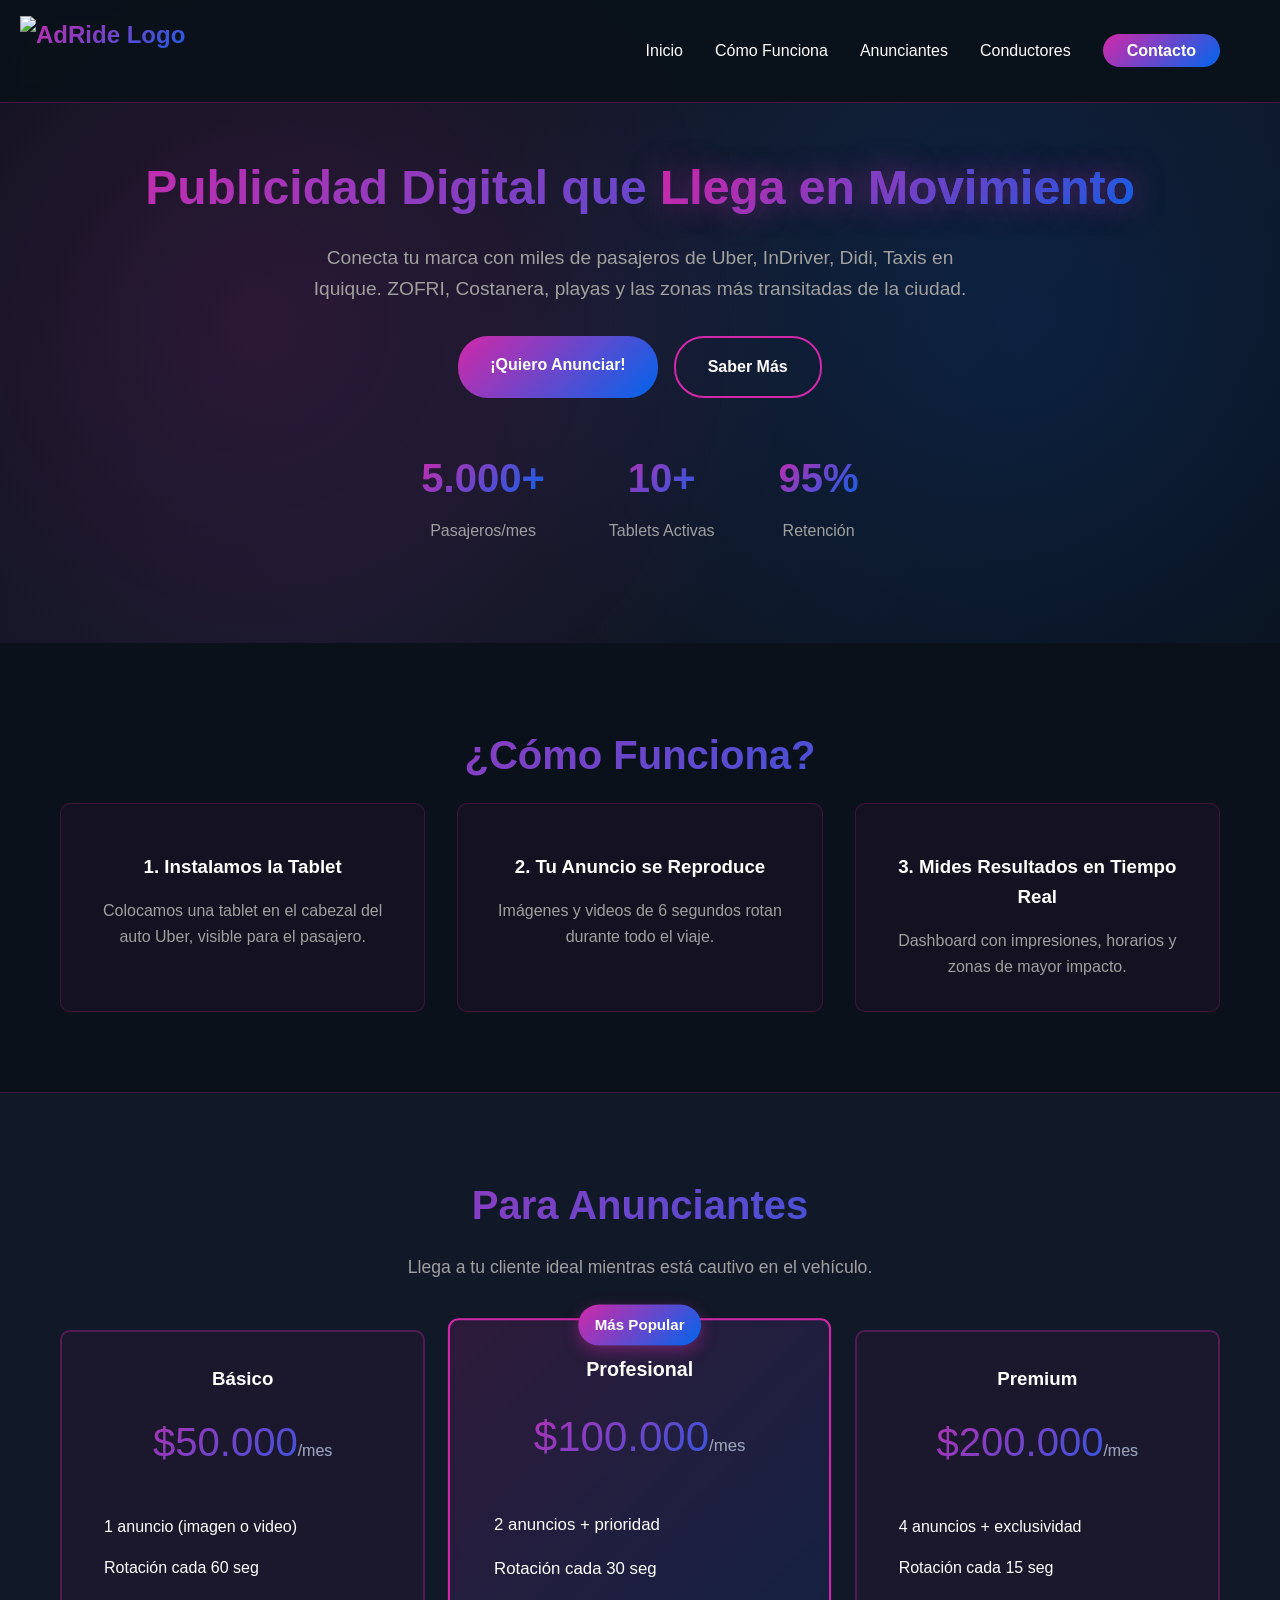
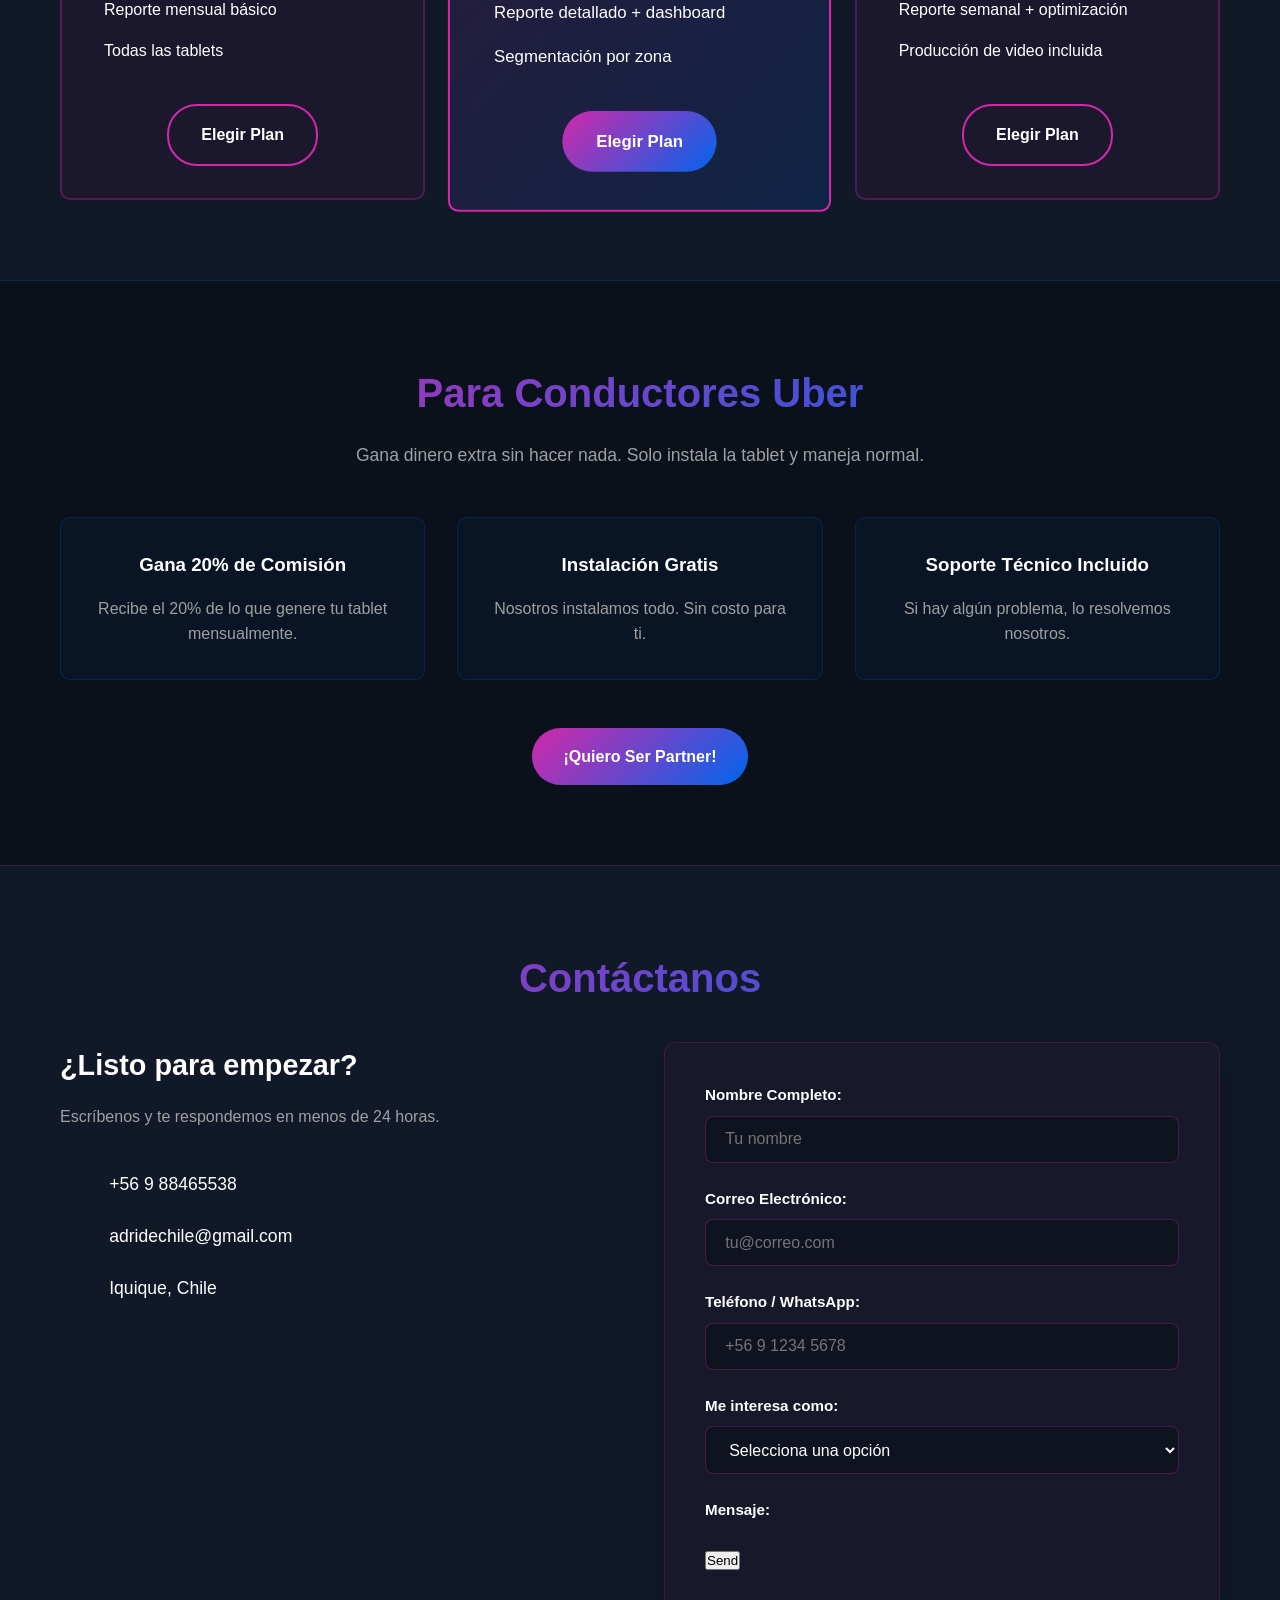
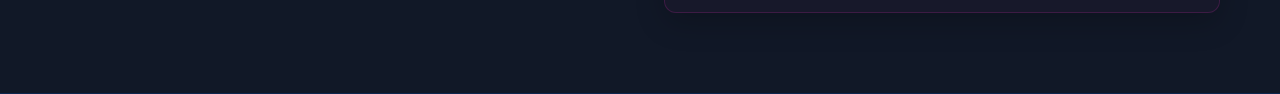
==== commit 9aede77b: "Fix form structure in contact section" ====
--- a/index.html
+++ b/index.html
@@ -178,7 +178,9 @@
                 </div>
 
                 <div class="contact-form">
-                    <form action="https://formspree.io/f/mjgnzryl" method="POST">
+                    <form action="https://formspree.io/f/mjgnzryl" 
+                    method="POST">
+
                         <div class="form-group">
                             <label for="nombre">Nombre Completo:</label>
                             <input type="text" id="nombre" name="nombre" placeholder="Tu nombre" required>
@@ -206,7 +208,12 @@
 
                         <div class="form-group">
                             <label for="mensaje">Mensaje:</label>
-                            
-                         <!-- your other form fields go here -->
-                           <button type="submit">Send</button>
-                            </form>
+                        </div>
+
+                        <button type="submit">Send</button>
+                    </form>
+                </div>
+            </div>
+        </div>
+    </section>
+</body>
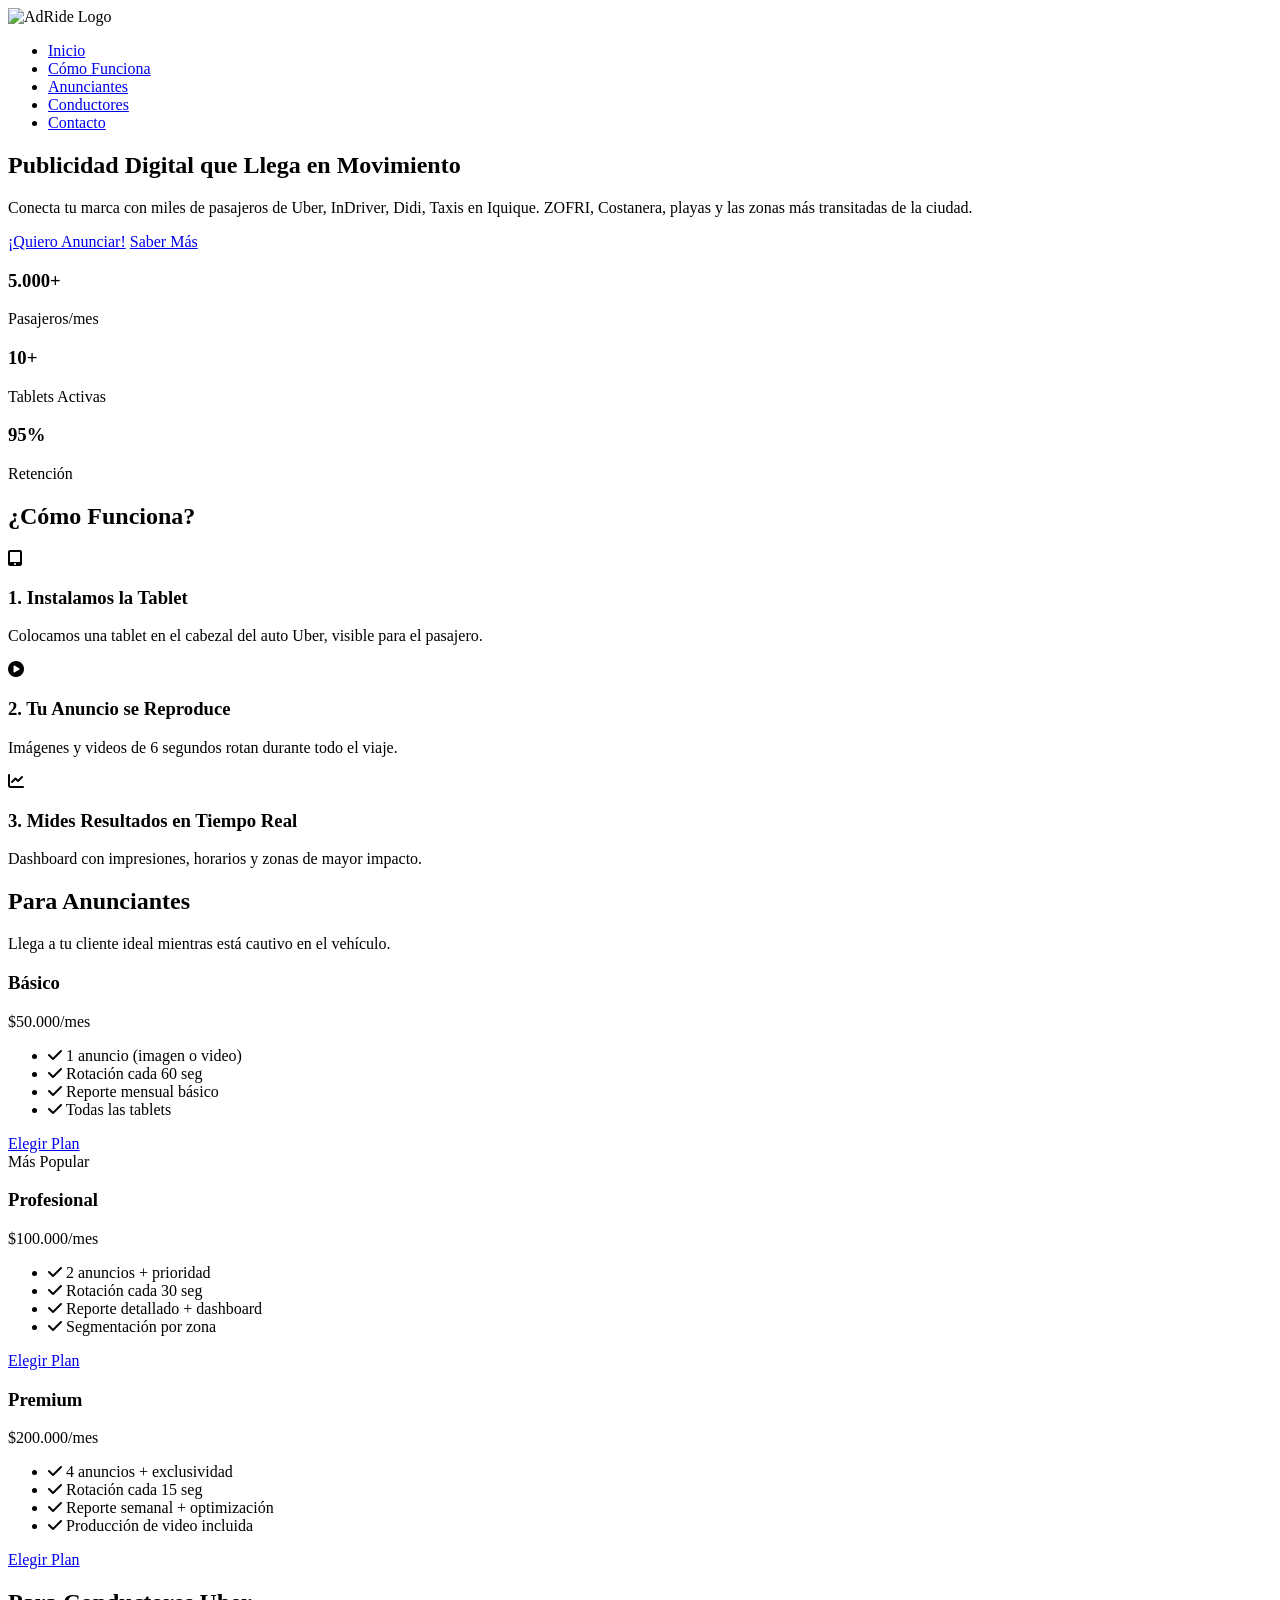
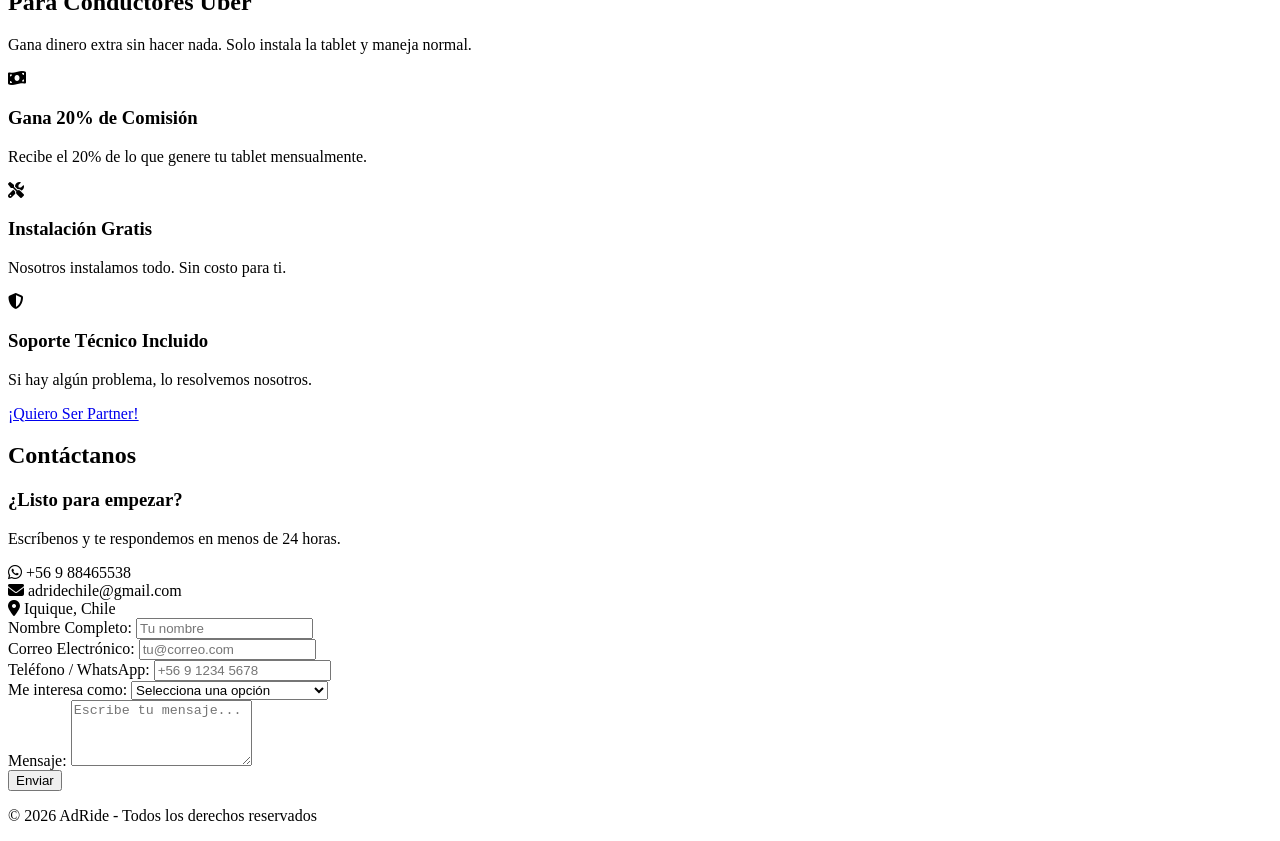
==== commit 1f6d9c12: "Modify index.html for styles and footer Updated stylesheet links and contact information. Added foot" ====
--- a/index.html
+++ b/index.html
@@ -5,9 +5,8 @@
     <meta name="viewport" content="width=device-width, initial-scale=1.0">
     <title>AdRide - Publicidad Digital en Movimiento | Iquique</title>
     <meta name="description" content="Publicidad digital en tablets Uber que llega a miles de pasajeros en Iquique.">
-    <link rel="stylesheet" href="styles.css">
-    <!-- Font Awesome para íconos -->
-    <link rel="stylesheet" href="https://cloudflare.com">
+    <link rel="stylesheet" href="style.css">
+    <link rel="stylesheet" href="https://cdnjs.cloudflare.com/ajax/libs/font-awesome/6.5.0/css/all.min.css">
 </head>
 <body>
     <!-- Navegación -->
@@ -163,7 +162,7 @@
                     <p>Escríbenos y te respondemos en menos de 24 horas.</p>
                     <div class="contact-item">
                         <i class="fab fa-whatsapp"></i>
-                        <a href="https://wa.me" target="_blank" style="color: var(--text); text-decoration: none;">
+                        <a href="https://wa.me/56988465538" target="_blank" style="color: var(--text); text-decoration: none;">
                             +56 9 88465538
                         </a>
                     </div>
@@ -180,6 +179,7 @@
                 <div class="contact-form">
                     <form action="https://formspree.io/f/mjgnzryl" 
                     method="POST">
+                        <input type="hidden" name="_redirect" value="https://adride.cl/gracias">
 
                         <div class="form-group">
                             <label for="nombre">Nombre Completo:</label>
@@ -208,12 +208,19 @@
 
                         <div class="form-group">
                             <label for="mensaje">Mensaje:</label>
-                        </div>
-
-                        <button type="submit">Send</button>
+                            <textarea id="mensaje" name="mensaje" rows="4" placeholder="Escribe tu mensaje..."></textarea>
+                        </div>
+
+                        <button type="submit" class="btn btn-primary">Enviar</button>
                     </form>
                 </div>
             </div>
         </div>
     </section>
+
+    <footer class="footer">
+        <div class="container">
+            <p>&copy; 2026 AdRide - Todos los derechos reservados</p>
+        </div>
+        </footer>
 </body>
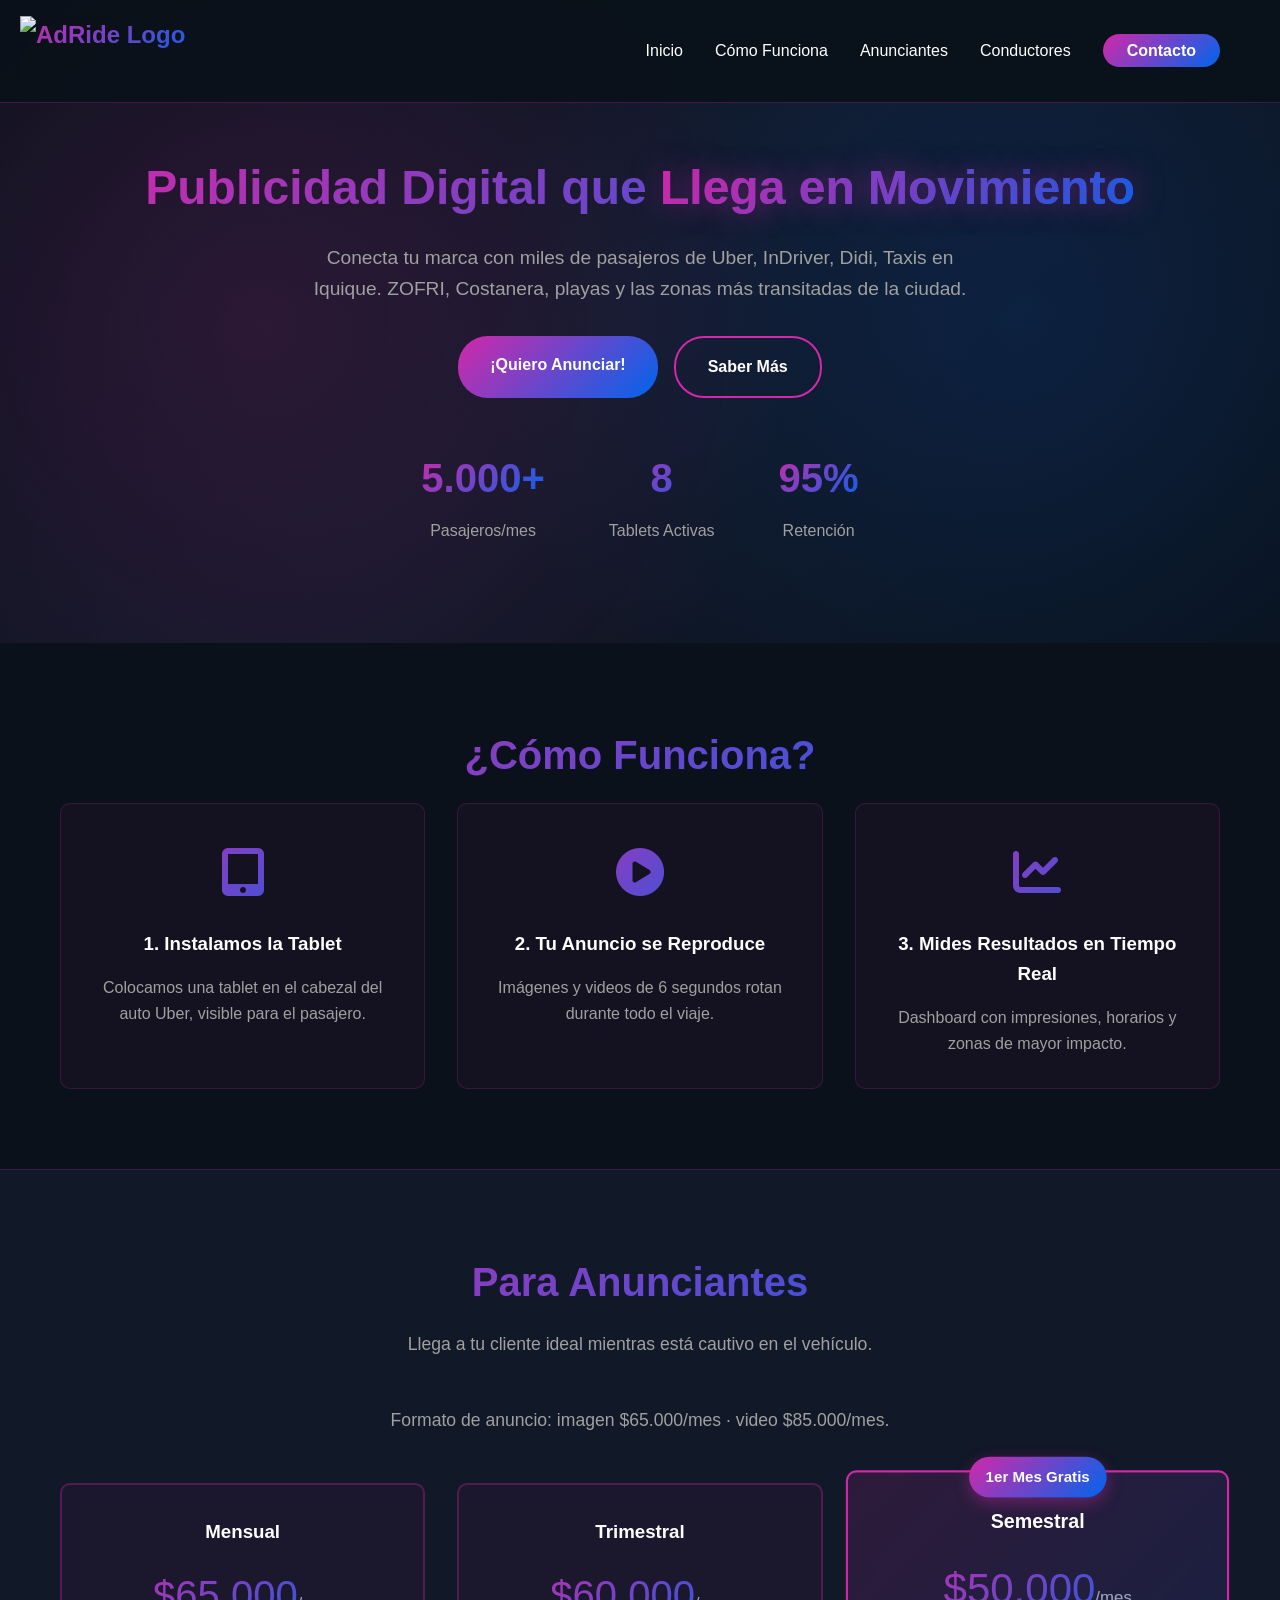
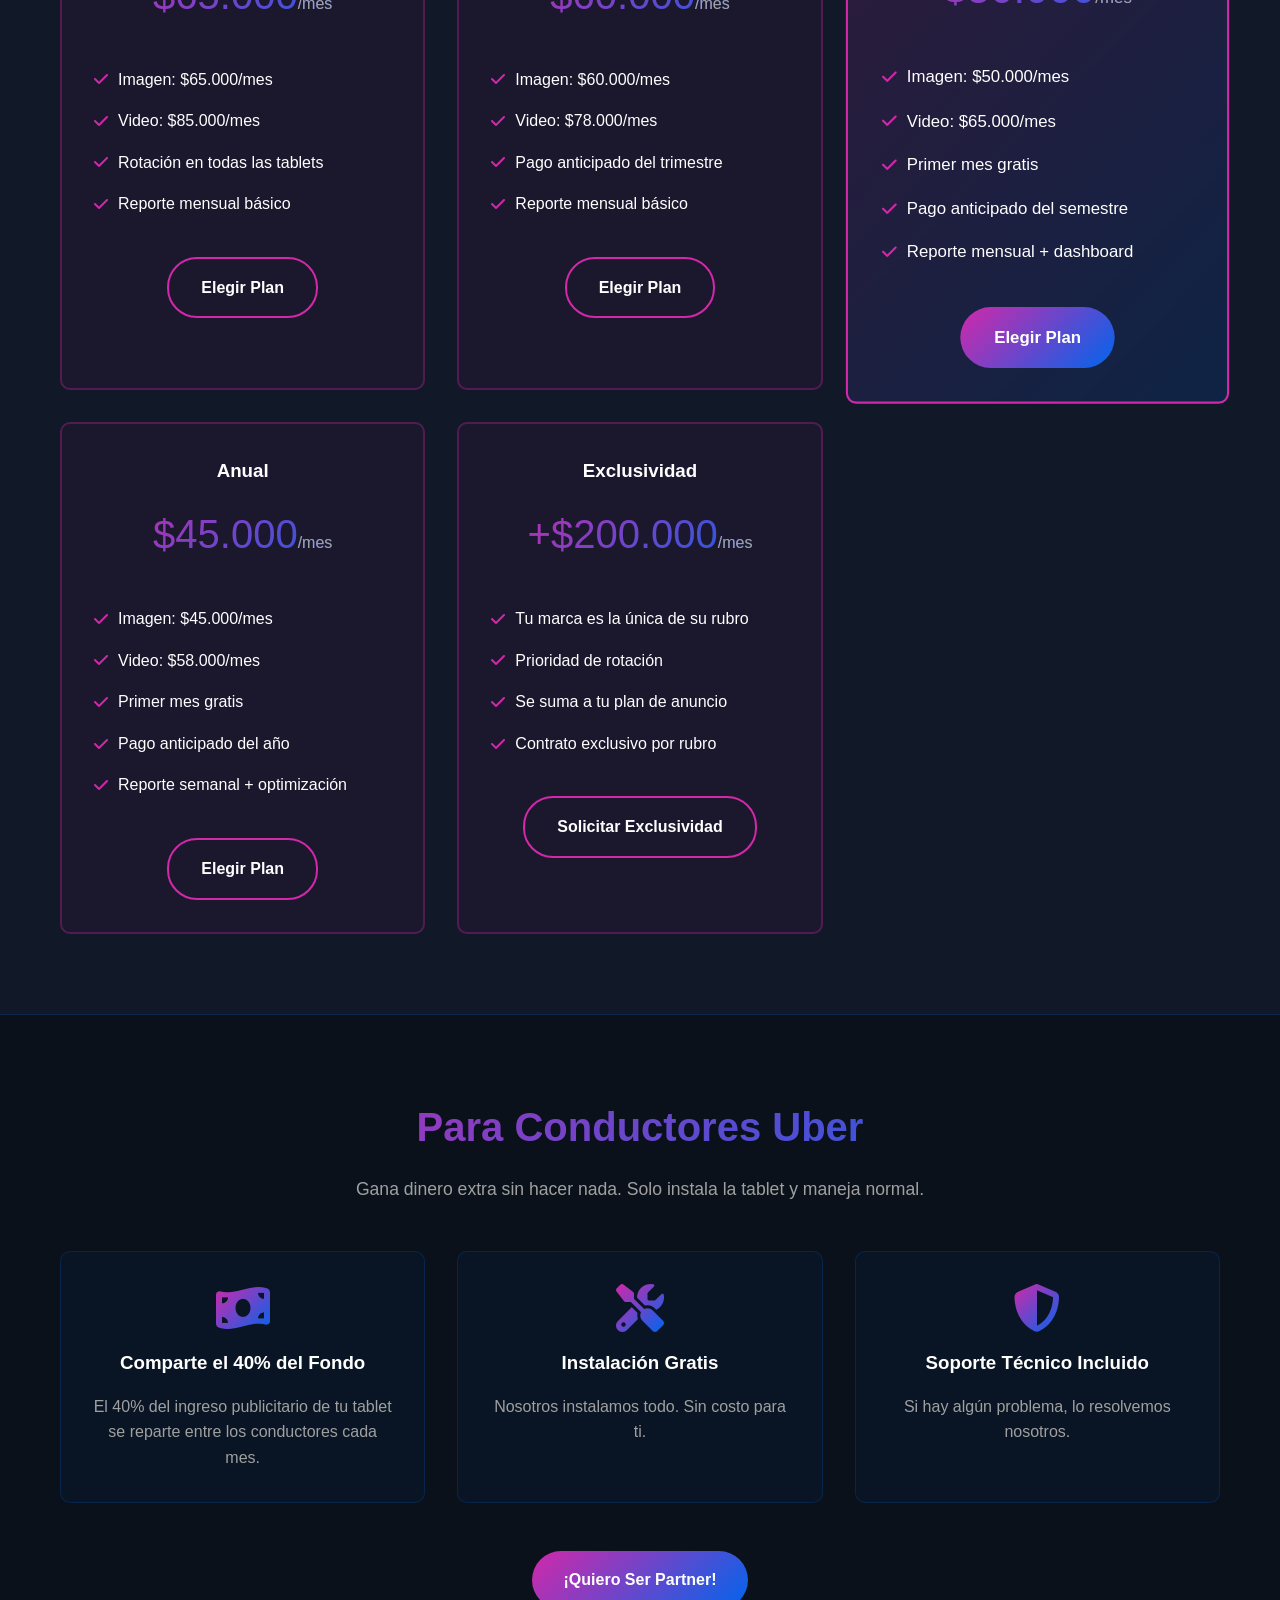
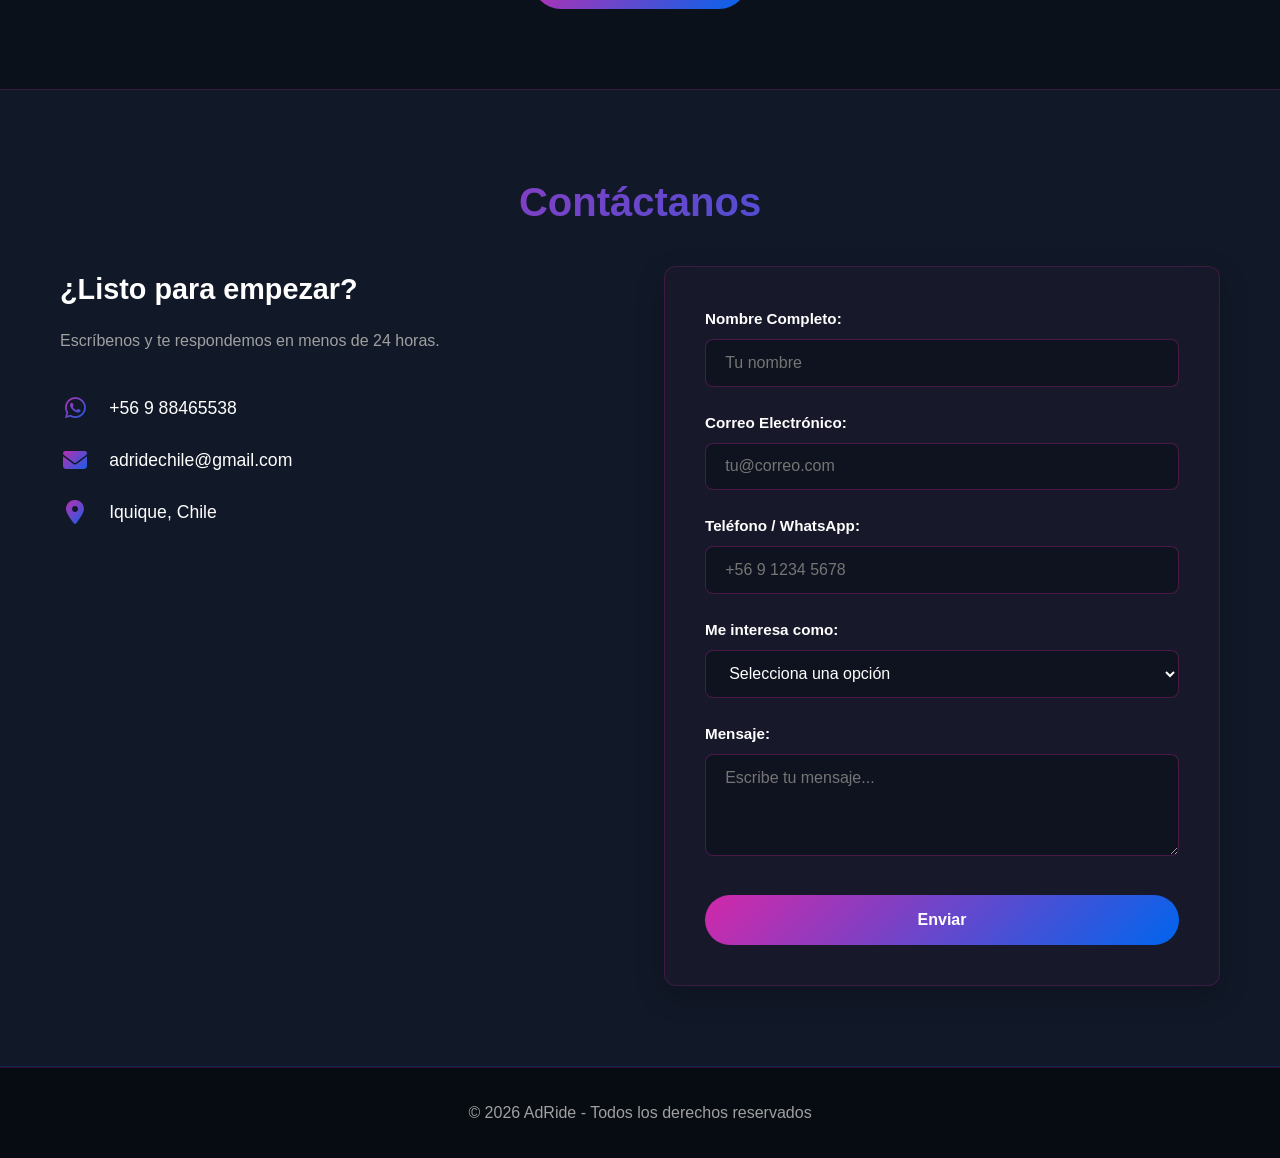
==== commit 262f3743: "Update pricing plans (image/video, quarterly/semester/yearly, exclusivity) and driver share to 40%" ====
--- a/index.html
+++ b/index.html
@@ -40,7 +40,7 @@
                     <p>Pasajeros/mes</p>
                 </div>
                 <div class="stat">
-                    <h3>10+</h3>
+                    <h3>8</h3>
                     <p>Tablets Activas</p>
                 </div>
                 <div class="stat">
@@ -81,42 +81,70 @@
             <h2 class="section-title">Para Anunciantes</h2>
             <p class="section-subtitle">Llega a tu cliente ideal mientras está cautivo en el vehículo.</p>
             
+            <p class="section-subtitle">Formato de anuncio: imagen $65.000/mes · video $85.000/mes.</p>
+            
             <div class="pricing-grid">
                 <div class="pricing-card">
-                    <h3>Básico</h3>
+                    <h3>Mensual</h3>
+                    <div class="price">$65.000<span>/mes</span></div>
+                    <ul>
+                        <li><i class="fas fa-check"></i> Imagen: $65.000/mes</li>
+                        <li><i class="fas fa-check"></i> Video: $85.000/mes</li>
+                        <li><i class="fas fa-check"></i> Rotación en todas las tablets</li>
+                        <li><i class="fas fa-check"></i> Reporte mensual básico</li>
+                    </ul>
+                    <a href="#contacto" class="btn btn-outline">Elegir Plan</a>
+                </div>
+                
+                <div class="pricing-card">
+                    <h3>Trimestral</h3>
+                    <div class="price">$60.000<span>/mes</span></div>
+                    <ul>
+                        <li><i class="fas fa-check"></i> Imagen: $60.000/mes</li>
+                        <li><i class="fas fa-check"></i> Video: $78.000/mes</li>
+                        <li><i class="fas fa-check"></i> Pago anticipado del trimestre</li>
+                        <li><i class="fas fa-check"></i> Reporte mensual básico</li>
+                    </ul>
+                    <a href="#contacto" class="btn btn-outline">Elegir Plan</a>
+                </div>
+                
+                <div class="pricing-card featured">
+                    <div class="badge">1er Mes Gratis</div>
+                    <h3>Semestral</h3>
                     <div class="price">$50.000<span>/mes</span></div>
                     <ul>
-                        <li><i class="fas fa-check"></i> 1 anuncio (imagen o video)</li>
-                        <li><i class="fas fa-check"></i> Rotación cada 60 seg</li>
-                        <li><i class="fas fa-check"></i> Reporte mensual básico</li>
-                        <li><i class="fas fa-check"></i> Todas las tablets</li>
+                        <li><i class="fas fa-check"></i> Imagen: $50.000/mes</li>
+                        <li><i class="fas fa-check"></i> Video: $65.000/mes</li>
+                        <li><i class="fas fa-check"></i> Primer mes gratis</li>
+                        <li><i class="fas fa-check"></i> Pago anticipado del semestre</li>
+                        <li><i class="fas fa-check"></i> Reporte mensual + dashboard</li>
+                    </ul>
+                    <a href="#contacto" class="btn btn-primary">Elegir Plan</a>
+                </div>
+                
+                <div class="pricing-card">
+                    <h3>Anual</h3>
+                    <div class="price">$45.000<span>/mes</span></div>
+                    <ul>
+                        <li><i class="fas fa-check"></i> Imagen: $45.000/mes</li>
+                        <li><i class="fas fa-check"></i> Video: $58.000/mes</li>
+                        <li><i class="fas fa-check"></i> Primer mes gratis</li>
+                        <li><i class="fas fa-check"></i> Pago anticipado del año</li>
+                        <li><i class="fas fa-check"></i> Reporte semanal + optimización</li>
                     </ul>
                     <a href="#contacto" class="btn btn-outline">Elegir Plan</a>
                 </div>
                 
-                <div class="pricing-card featured">
-                    <div class="badge">Más Popular</div>
-                    <h3>Profesional</h3>
-                    <div class="price">$100.000<span>/mes</span></div>
-                    <ul>
-                        <li><i class="fas fa-check"></i> 2 anuncios + prioridad</li>
-                        <li><i class="fas fa-check"></i> Rotación cada 30 seg</li>
-                        <li><i class="fas fa-check"></i> Reporte detallado + dashboard</li>
-                        <li><i class="fas fa-check"></i> Segmentación por zona</li>
-                    </ul>
-                    <a href="#contacto" class="btn btn-primary">Elegir Plan</a>
-                </div>
-                
-                <div class="pricing-card">
-                    <h3>Premium</h3>
-                    <div class="price">$200.000<span>/mes</span></div>
-                    <ul>
-                        <li><i class="fas fa-check"></i> 4 anuncios + exclusividad</li>
-                        <li><i class="fas fa-check"></i> Rotación cada 15 seg</li>
-                        <li><i class="fas fa-check"></i> Reporte semanal + optimización</li>
-                        <li><i class="fas fa-check"></i> Producción de video incluida</li>
-                    </ul>
-                    <a href="#contacto" class="btn btn-outline">Elegir Plan</a>
+                <div class="pricing-card">
+                    <h3>Exclusividad</h3>
+                    <div class="price">+$200.000<span>/mes</span></div>
+                    <ul>
+                        <li><i class="fas fa-check"></i> Tu marca es la única de su rubro</li>
+                        <li><i class="fas fa-check"></i> Prioridad de rotación</li>
+                        <li><i class="fas fa-check"></i> Se suma a tu plan de anuncio</li>
+                        <li><i class="fas fa-check"></i> Contrato exclusivo por rubro</li>
+                    </ul>
+                    <a href="#contacto" class="btn btn-outline">Solicitar Exclusividad</a>
                 </div>
             </div>
         </div>
@@ -131,8 +159,8 @@
             <div class="driver-benefits">
                 <div class="benefit">
                     <i class="fas fa-money-bill-wave"></i>
-                    <h3>Gana 20% de Comisión</h3>
-                    <p>Recibe el 20% de lo que genere tu tablet mensualmente.</p>
+                    <h3>Comparte el 40% del Fondo</h3>
+                    <p>El 40% del ingreso publicitario de tu tablet se reparte entre los conductores cada mes.</p>
                 </div>
                 <div class="benefit">
                     <i class="fas fa-tools"></i>
--- a/style.css
+++ b/style.css
@@ -0,0 +1,540 @@
+/* Reset y Variables - PALETA ADRIDE ACTUALIZADA */
+* {
+    margin: 0;
+    padding: 0;
+    box-sizing: border-box;
+}
+
+:root {
+    --gradient-start: #d228a9;     /* Magenta - Inicio del degradado */
+    --gradient-end: #0065ed;       /* Azul - Fin del degradado */
+    --primary: #0065ed;            /* Azul - Color principal */
+    --primary-light: #13b9f3;      /* Cyan - Detalles */
+    --accent: #d228a9;             /* Magenta - Acentos */
+    --text: #fffefe;               /* Blanco - Texto principal */
+    --text-muted: #a0a0a0;         /* Gris - Texto secundario */
+    --background: #0a111a;         /* Oscuro - Fondo principal */
+    --background-alt: #111827;     /* Oscuro claro - Secciones alternas */
+}
+
+body {
+    font-family: 'Segoe UI', Tahoma, Geneva, Verdana, sans-serif;
+    background: var(--background);
+    color: var(--text);
+    line-height: 1.6;
+}
+
+.container {
+    max-width: 1200px;
+    margin: 0 auto;
+    padding: 0 20px;
+}
+
+/* Navegación */
+.navbar {
+    background: rgba(10, 17, 26, 0.95);
+    padding: 1rem 0;
+    position: fixed;
+    width: 100%;
+    top: 0;
+    z-index: 1000;
+    backdrop-filter: blur(10px);
+    border-bottom: 1px solid rgba(210, 40, 169, 0.3);
+}
+
+.navbar .container {
+    display: flex;
+    justify-content: space-between;
+    align-items: center;
+}
+
+.logo {
+    display: flex;
+    align-items: center;
+    gap: 10px;
+    font-size: 1.5rem;
+    font-weight: bold;
+    background: linear-gradient(135deg, var(--gradient-start) 0%, var(--gradient-end) 100%);
+    -webkit-background-clip: text;
+    -webkit-text-fill-color: transparent;
+    background-clip: text;
+    margin-left: -40px;
+}
+
+.logo img {
+    height: 70px;      /* ← Ajusta esto según necesites */
+    width: auto;       /* ← Mantiene proporción */
+    display: block;
+}
+
+.nav-links {
+    display: flex;
+    list-style: none;
+    gap: 2rem;
+    align-items: center;
+}
+
+.nav-links a {
+    color: var(--text);
+    text-decoration: none;
+    transition: color 0.3s;
+}
+
+.nav-links a:hover {
+    color: var(--primary-light);
+}
+
+.btn-nav {
+    background: linear-gradient(135deg, var(--gradient-start) 0%, var(--gradient-end) 100%);
+    color: var(--text) !important;
+    padding: 0.5rem 1.5rem;
+    border-radius: 25px;
+    font-weight: bold;
+    transition: transform 0.3s, box-shadow 0.3s;
+}
+
+.btn-nav:hover {
+    transform: translateY(-2px);
+    box-shadow: 0 5px 15px rgba(210, 40, 169, 0.4);
+}
+
+/* Hero Section */
+.hero {
+    padding: 150px 0 100px;
+    text-align: center;
+    background: linear-gradient(135deg, var(--background) 0%, #111827 50%, var(--background) 100%);
+    position: relative;
+    overflow: hidden;
+}
+
+.hero::before {
+    content: '';
+    position: absolute;
+    top: 0;
+    left: 0;
+    right: 0;
+    bottom: 0;
+    background: radial-gradient(circle at 20% 50%, rgba(210, 40, 169, 0.15) 0%, transparent 50%),
+                radial-gradient(circle at 80% 50%, rgba(0, 101, 237, 0.15) 0%, transparent 50%);
+    pointer-events: none;
+}
+
+.hero h1 {
+    font-size: 3rem;
+    margin-bottom: 1rem;
+    position: relative;
+    background: linear-gradient(135deg, var(--gradient-start) 0%, var(--gradient-end) 100%);
+    -webkit-background-clip: text;
+    -webkit-text-fill-color: transparent;
+    background-clip: text;
+}
+
+.highlight {
+    background: linear-gradient(135deg, var(--gradient-start) 0%, var(--gradient-end) 100%);
+    -webkit-background-clip: text;
+    -webkit-text-fill-color: transparent;
+    background-clip: text;
+    text-shadow: 0 0 30px rgba(210, 40, 169, 0.5);
+}
+
+.hero-subtitle {
+    font-size: 1.2rem;
+    color: var(--text-muted);
+    max-width: 700px;
+    margin: 0 auto 2rem;
+    position: relative;
+}
+
+.hero-cta {
+    display: flex;
+    gap: 1rem;
+    justify-content: center;
+    margin-bottom: 3rem;
+    position: relative;
+}
+
+.btn {
+    padding: 1rem 2rem;
+    border-radius: 30px;
+    text-decoration: none;
+    font-weight: bold;
+    transition: all 0.3s;
+    display: inline-block;
+    cursor: pointer;
+    border: none;
+    font-size: 1rem;
+}
+
+.btn:hover {
+    transform: translateY(-3px);
+    box-shadow: 0 10px 25px rgba(0, 101, 237, 0.4);
+}
+
+.btn-primary {
+    background: linear-gradient(135deg, var(--gradient-start) 0%, var(--gradient-end) 100%);
+    color: var(--text);
+}
+
+.btn-primary:hover {
+    background: linear-gradient(135deg, var(--gradient-end) 0%, var(--gradient-start) 100%);
+    box-shadow: 0 15px 30px rgba(210, 40, 169, 0.5);
+}
+
+.btn-secondary {
+    background: transparent;
+    border: 2px solid var(--gradient-start);
+    color: var(--text);
+}
+
+.btn-secondary:hover {
+    background: linear-gradient(135deg, var(--gradient-start) 0%, var(--gradient-end) 100%);
+    border-color: transparent;
+}
+
+.btn-outline {
+    border: 2px solid var(--gradient-start);
+    color: var(--text);
+    background: transparent;
+}
+
+.btn-outline:hover {
+    background: linear-gradient(135deg, var(--gradient-start) 0%, var(--gradient-end) 100%);
+    border-color: transparent;
+}
+
+.hero-stats {
+    display: flex;
+    justify-content: center;
+    gap: 4rem;
+    margin-top: 3rem;
+    position: relative;
+}
+
+.stat {
+    text-align: center;
+}
+
+.stat h3 {
+    font-size: 2.5rem;
+    background: linear-gradient(135deg, var(--gradient-start) 0%, var(--gradient-end) 100%);
+    -webkit-background-clip: text;
+    -webkit-text-fill-color: transparent;
+    background-clip: text;
+    margin-bottom: 0.5rem;
+}
+
+.stat p {
+    color: var(--text-muted);
+}
+
+/* Secciones Generales */
+.section {
+    padding: 80px 0;
+}
+
+.section-alt {
+    background: var(--background-alt);
+    border-top: 1px solid rgba(210, 40, 169, 0.2);
+    border-bottom: 1px solid rgba(0, 101, 237, 0.2);
+}
+
+.section-title {
+    text-align: center;
+    font-size: 2.5rem;
+    margin-bottom: 1rem;
+    background: linear-gradient(135deg, var(--gradient-start) 0%, var(--gradient-end) 100%);
+    -webkit-background-clip: text;
+    -webkit-text-fill-color: transparent;
+    background-clip: text;
+}
+
+.section-subtitle {
+    text-align: center;
+    color: var(--text-muted);
+    margin-bottom: 3rem;
+    font-size: 1.1rem;
+}
+
+/* Steps */
+.steps-grid {
+    display: grid;
+    grid-template-columns: repeat(auto-fit, minmax(300px, 1fr));
+    gap: 2rem;
+}
+
+.step {
+    text-align: center;
+    padding: 2rem;
+    background: rgba(210, 40, 169, 0.05);
+    border-radius: 10px;
+    border: 1px solid rgba(210, 40, 169, 0.2);
+    transition: all 0.3s;
+}
+
+.step:hover {
+    border-color: var(--gradient-start);
+    transform: translateY(-5px);
+    box-shadow: 0 10px 20px rgba(210, 40, 169, 0.2);
+}
+
+.step-icon {
+    font-size: 3rem;
+    background: linear-gradient(135deg, var(--gradient-start) 0%, var(--gradient-end) 100%);
+    -webkit-background-clip: text;
+    -webkit-text-fill-color: transparent;
+    background-clip: text;
+    margin-bottom: 1rem;
+}
+
+.step h3 {
+    margin-bottom: 1rem;
+    color: var(--text);
+}
+
+.step p {
+    color: var(--text-muted);
+}
+
+/* Pricing */
+.pricing-grid {
+    display: grid;
+    grid-template-columns: repeat(auto-fit, minmax(300px, 1fr));
+    gap: 2rem;
+}
+
+.pricing-card {
+    background: rgba(210, 40, 169, 0.05);
+    padding: 2rem;
+    border-radius: 10px;
+    text-align: center;
+    position: relative;
+    border: 2px solid rgba(210, 40, 169, 0.3);
+    transition: all 0.3s;
+}
+
+.pricing-card:hover {
+    border-color: var(--gradient-start);
+    transform: translateY(-5px);
+    box-shadow: 0 15px 30px rgba(0, 101, 237, 0.3);
+}
+
+.pricing-card.featured {
+    border-color: var(--gradient-start);
+    background: linear-gradient(135deg, rgba(210, 40, 169, 0.15) 0%, rgba(0, 101, 237, 0.15) 100%);
+    transform: scale(1.05);
+}
+
+.pricing-card.featured:hover {
+    transform: scale(1.05) translateY(-5px);
+}
+
+.badge {
+    position: absolute;
+    top: -15px;
+    left: 50%;
+    transform: translateX(-50%);
+    background: linear-gradient(135deg, var(--gradient-start) 0%, var(--gradient-end) 100%);
+    color: var(--text);
+    padding: 0.5rem 1rem;
+    border-radius: 20px;
+    font-size: 0.9rem;
+    font-weight: bold;
+    box-shadow: 0 5px 15px rgba(210, 40, 169, 0.4);
+}
+
+.price {
+    font-size: 2.5rem;
+    background: linear-gradient(135deg, var(--gradient-start) 0%, var(--gradient-end) 100%);
+    -webkit-background-clip: text;
+    -webkit-text-fill-color: transparent;
+    background-clip: text;
+    margin: 1rem 0;
+}
+
+.price span {
+    font-size: 1rem;
+    color: var(--text-muted);
+    -webkit-text-fill-color: var(--text-muted);
+}
+
+.pricing-card ul {
+    list-style: none;
+    margin: 2rem 0;
+    text-align: left;
+}
+
+.pricing-card ul li {
+    padding: 0.5rem 0;
+    display: flex;
+    align-items: center;
+    gap: 10px;
+    color: var(--text);
+}
+
+.pricing-card ul li i {
+    color: var(--gradient-start);
+}
+
+/* Driver Benefits */
+.driver-benefits {
+    display: grid;
+    grid-template-columns: repeat(auto-fit, minmax(250px, 1fr));
+    gap: 2rem;
+    margin-bottom: 3rem;
+}
+
+.benefit {
+    text-align: center;
+    padding: 2rem;
+    background: rgba(0, 101, 237, 0.05);
+    border-radius: 10px;
+    border: 1px solid rgba(0, 101, 237, 0.2);
+    transition: all 0.3s;
+}
+
+.benefit:hover {
+    border-color: var(--gradient-end);
+    transform: translateY(-5px);
+    box-shadow: 0 10px 20px rgba(0, 101, 237, 0.2);
+}
+
+.benefit i {
+    font-size: 3rem;
+    background: linear-gradient(135deg, var(--gradient-start) 0%, var(--gradient-end) 100%);
+    -webkit-background-clip: text;
+    -webkit-text-fill-color: transparent;
+    background-clip: text;
+    margin-bottom: 1rem;
+}
+
+.benefit h3 {
+    margin-bottom: 1rem;
+    color: var(--text);
+}
+
+.benefit p {
+    color: var(--text-muted);
+}
+
+.driver-cta {
+    text-align: center;
+}
+
+/* Contacto */
+.contact-grid {
+    display: grid;
+    grid-template-columns: 1fr 1fr;
+    gap: 3rem;
+    align-items: start;
+    margin-top: 2rem;
+}
+
+.contact-info h3 {
+    font-size: 1.8rem;
+    margin-bottom: 1rem;
+    color: var(--text);
+}
+
+.contact-info p {
+    margin-bottom: 2.5rem;
+    color: var(--text-muted);
+}
+
+.contact-item {
+    display: flex;
+    align-items: center;
+    gap: 1.2rem;
+    margin-bottom: 1.5rem;
+    font-size: 1.1rem;
+}
+
+.contact-item i {
+    font-size: 1.5rem;
+    background: linear-gradient(135deg, var(--gradient-start) 0%, var(--gradient-end) 100%);
+    -webkit-background-clip: text;
+    -webkit-text-fill-color: transparent;
+    background-clip: text;
+    width: 30px;
+    text-align: center;
+}
+
+/* Estilo del Formulario */
+.contact-form {
+    background: rgba(210, 40, 169, 0.03);
+    padding: 2.5rem;
+    border-radius: 12px;
+    border: 1px solid rgba(210, 40, 169, 0.2);
+    box-shadow: 0 10px 30px rgba(0, 0, 0, 0.2);
+}
+
+.form-group {
+    margin-bottom: 1.5rem;
+    text-align: left;
+}
+
+.form-group label {
+    display: block;
+    font-weight: bold;
+    margin-bottom: 0.5rem;
+    font-size: 0.95rem;
+    color: var(--text);
+}
+
+.form-group input,
+.form-group select,
+.form-group textarea {
+    width: 100%;
+    padding: 0.85rem 1.2rem;
+    border: 1px solid rgba(210, 40, 169, 0.3);
+    border-radius: 8px;
+    font-family: inherit;
+    font-size: 1rem;
+    color: var(--text);
+    background-color: rgba(10, 17, 26, 0.6);
+    transition: all 0.3s ease;
+    box-sizing: border-box;
+}
+
+.form-group select option {
+    background-color: var(--background-alt);
+    color: var(--text);
+}
+
+.form-group input:focus,
+.form-group select:focus,
+.form-group textarea:focus {
+    outline: none;
+    border-color: var(--primary-light);
+    background-color: rgba(17, 24, 39, 0.8);
+    box-shadow: 0 0 15px rgba(19, 185, 243, 0.3);
+}
+
+.contact-form .btn-primary {
+    width: 100%;
+    margin-top: 0.5rem;
+}
+
+/* Footer */
+.footer {
+    padding: 2rem 0;
+    text-align: center;
+    background: rgba(0, 0, 0, 0.3);
+    border-top: 1px solid rgba(210, 40, 169, 0.2);
+}
+
+.footer p {
+    color: var(--text-muted);
+}
+
+/* Responsive para Móviles */
+@media (max-width: 768px) {
+    .contact-grid {
+        grid-template-columns: 1fr;
+        gap: 2.5rem;
+    }
+    
+    .contact-form {
+        padding: 1.5rem;
+    }
+
+}
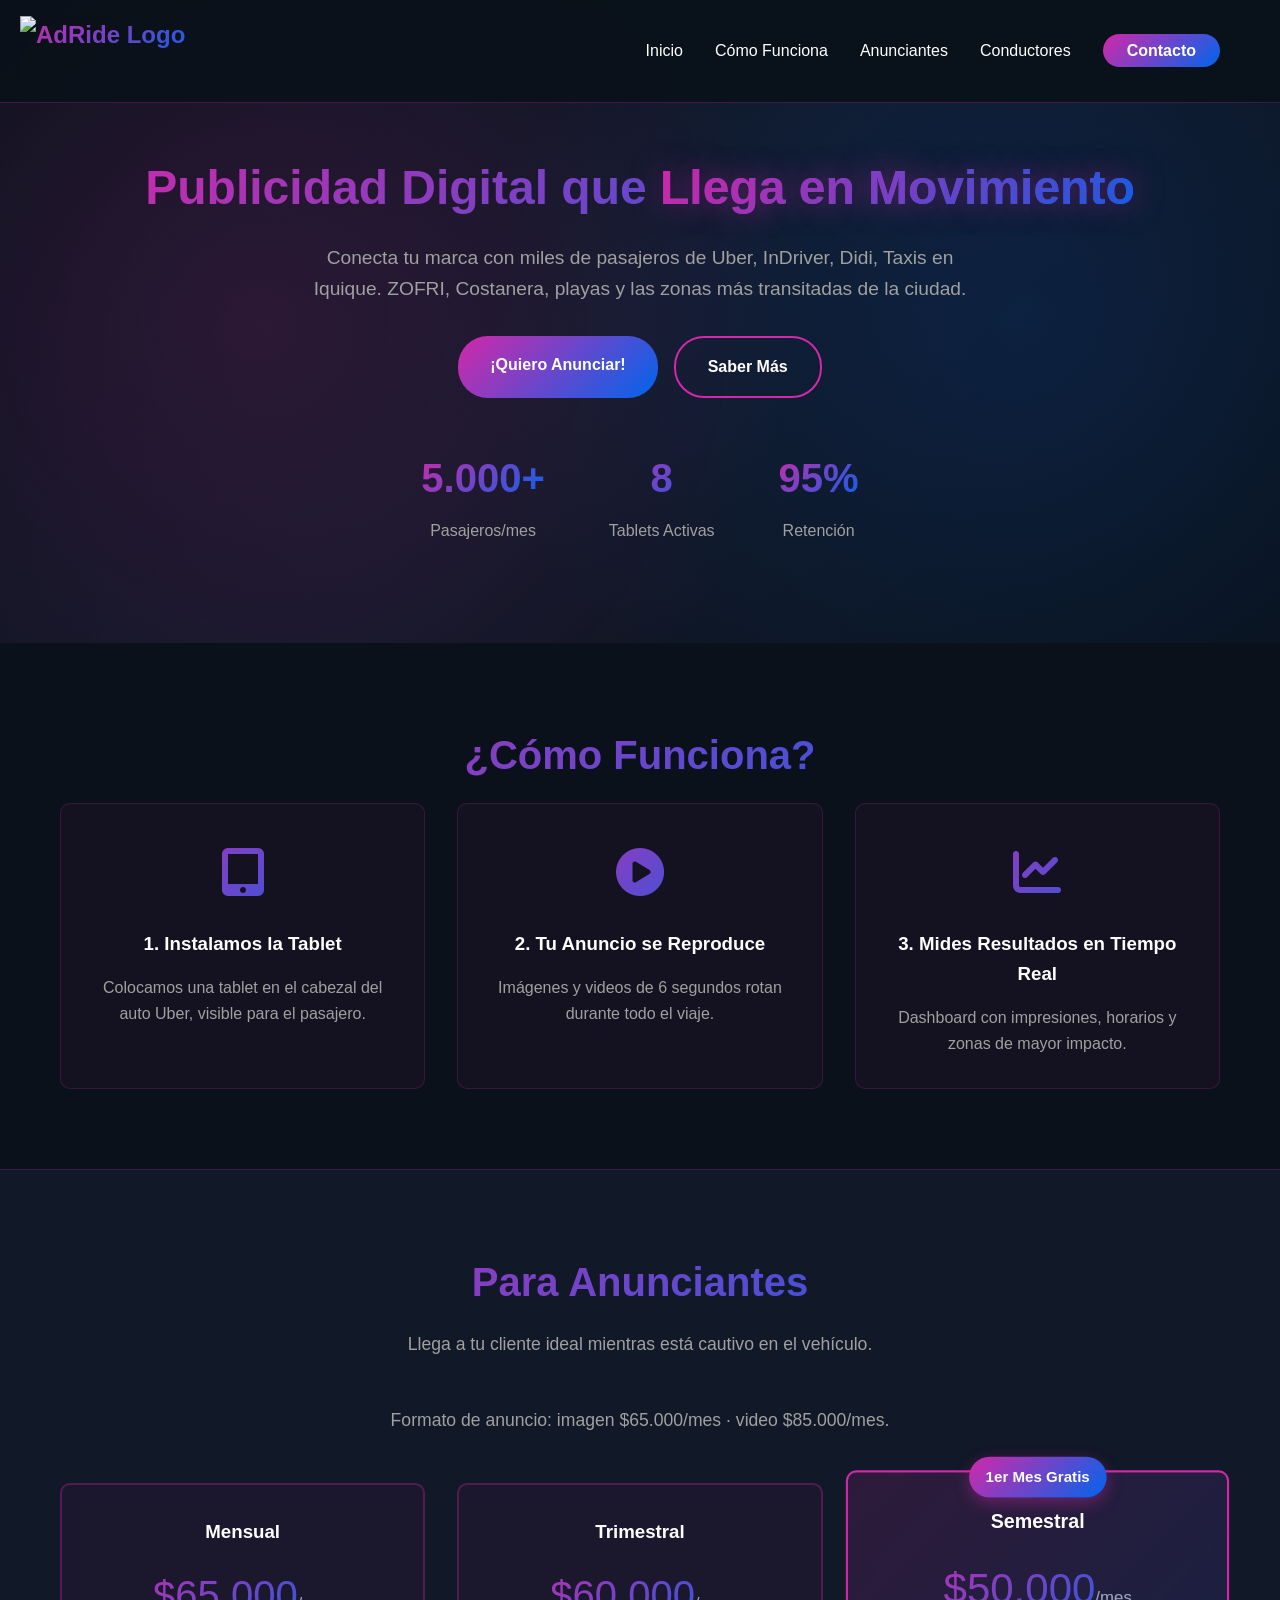
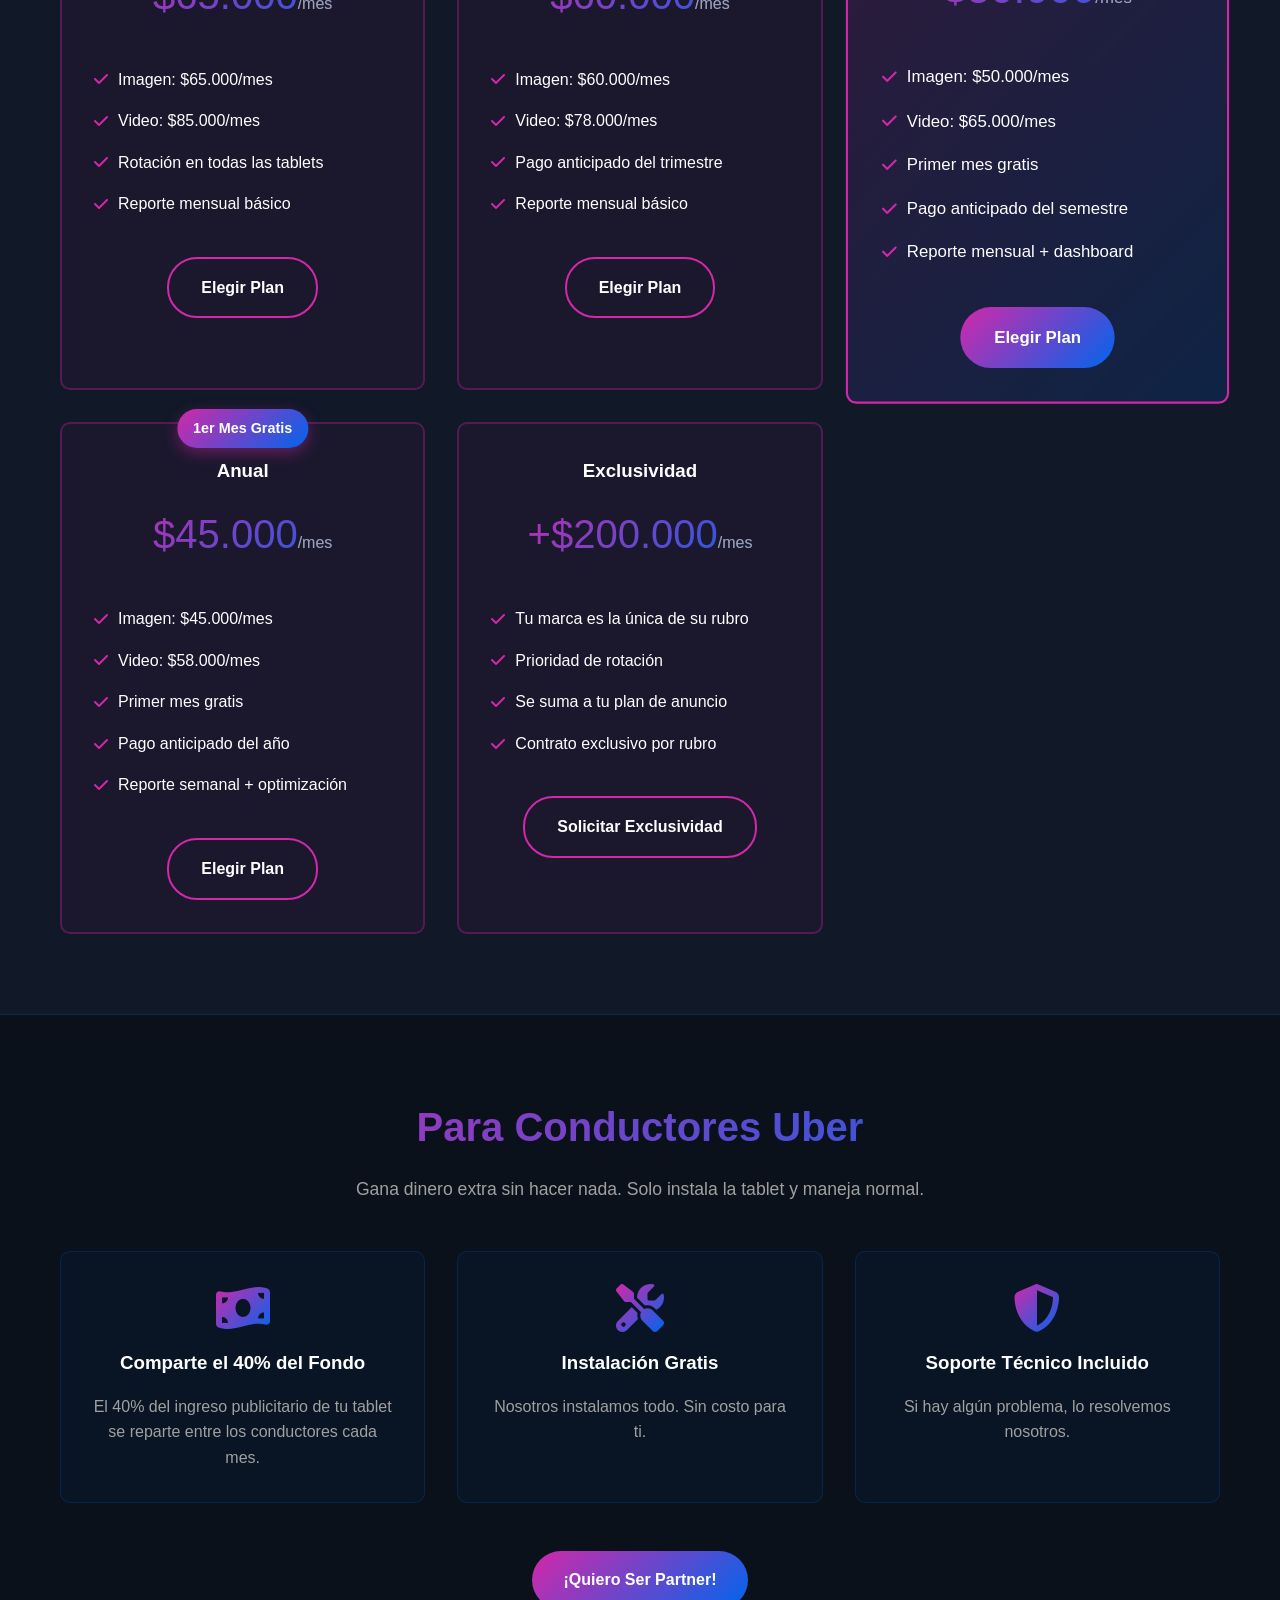
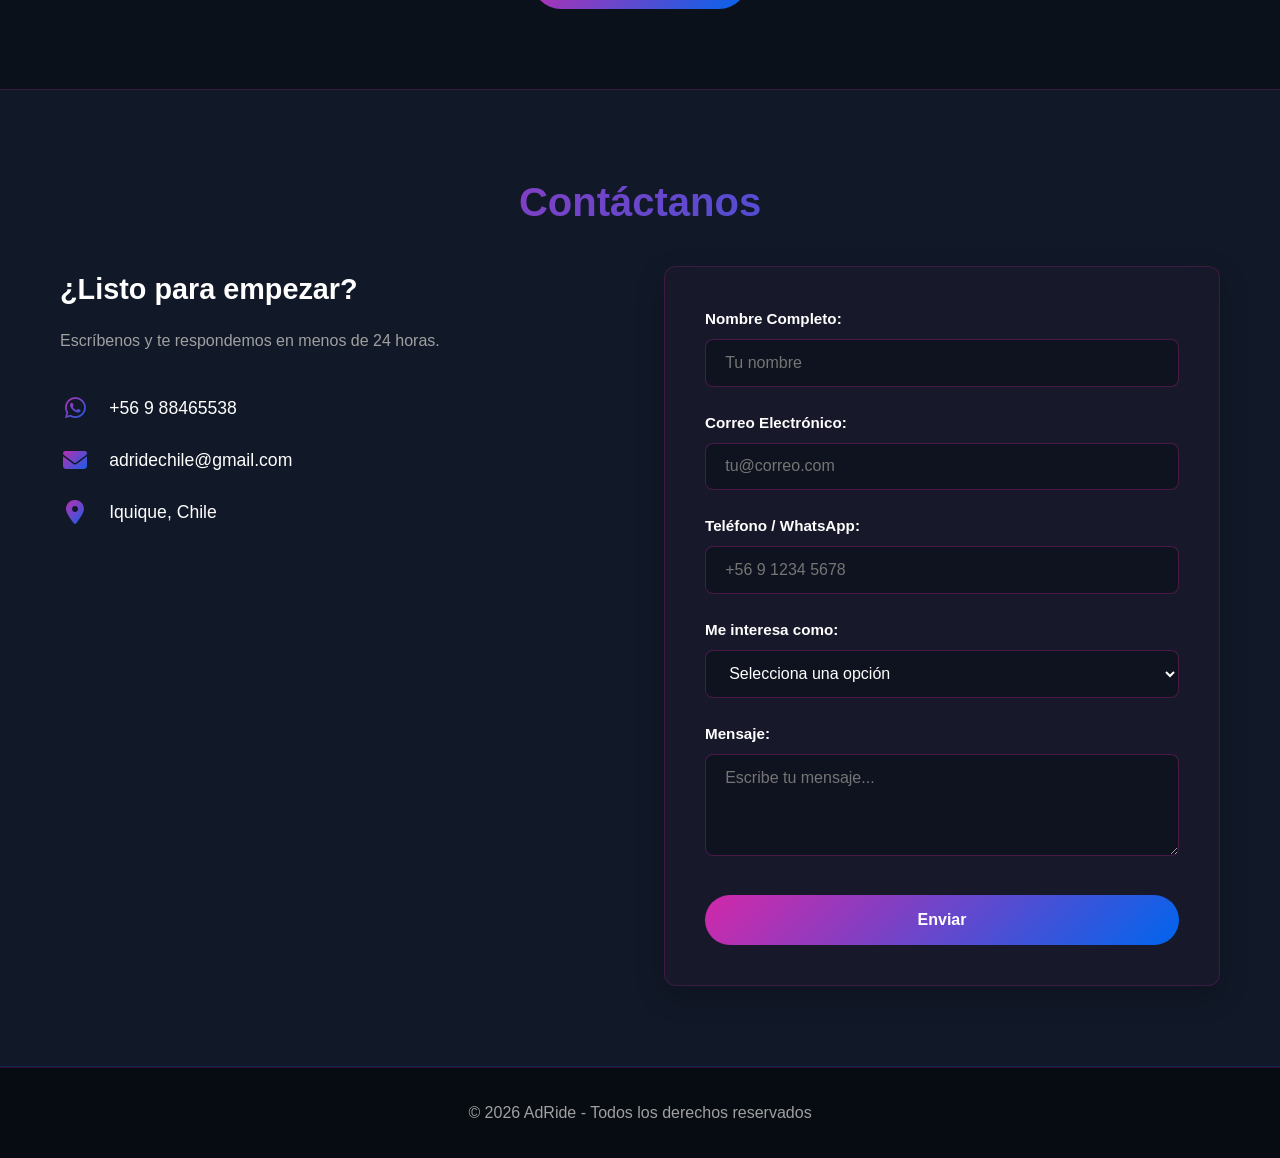
==== commit 4329281f: "Add promotional badge for first month free" ====
--- a/index.html
+++ b/index.html
@@ -123,6 +123,7 @@
                 </div>
                 
                 <div class="pricing-card">
+                    <div class="badge">1er Mes Gratis</div>
                     <h3>Anual</h3>
                     <div class="price">$45.000<span>/mes</span></div>
                     <ul>
